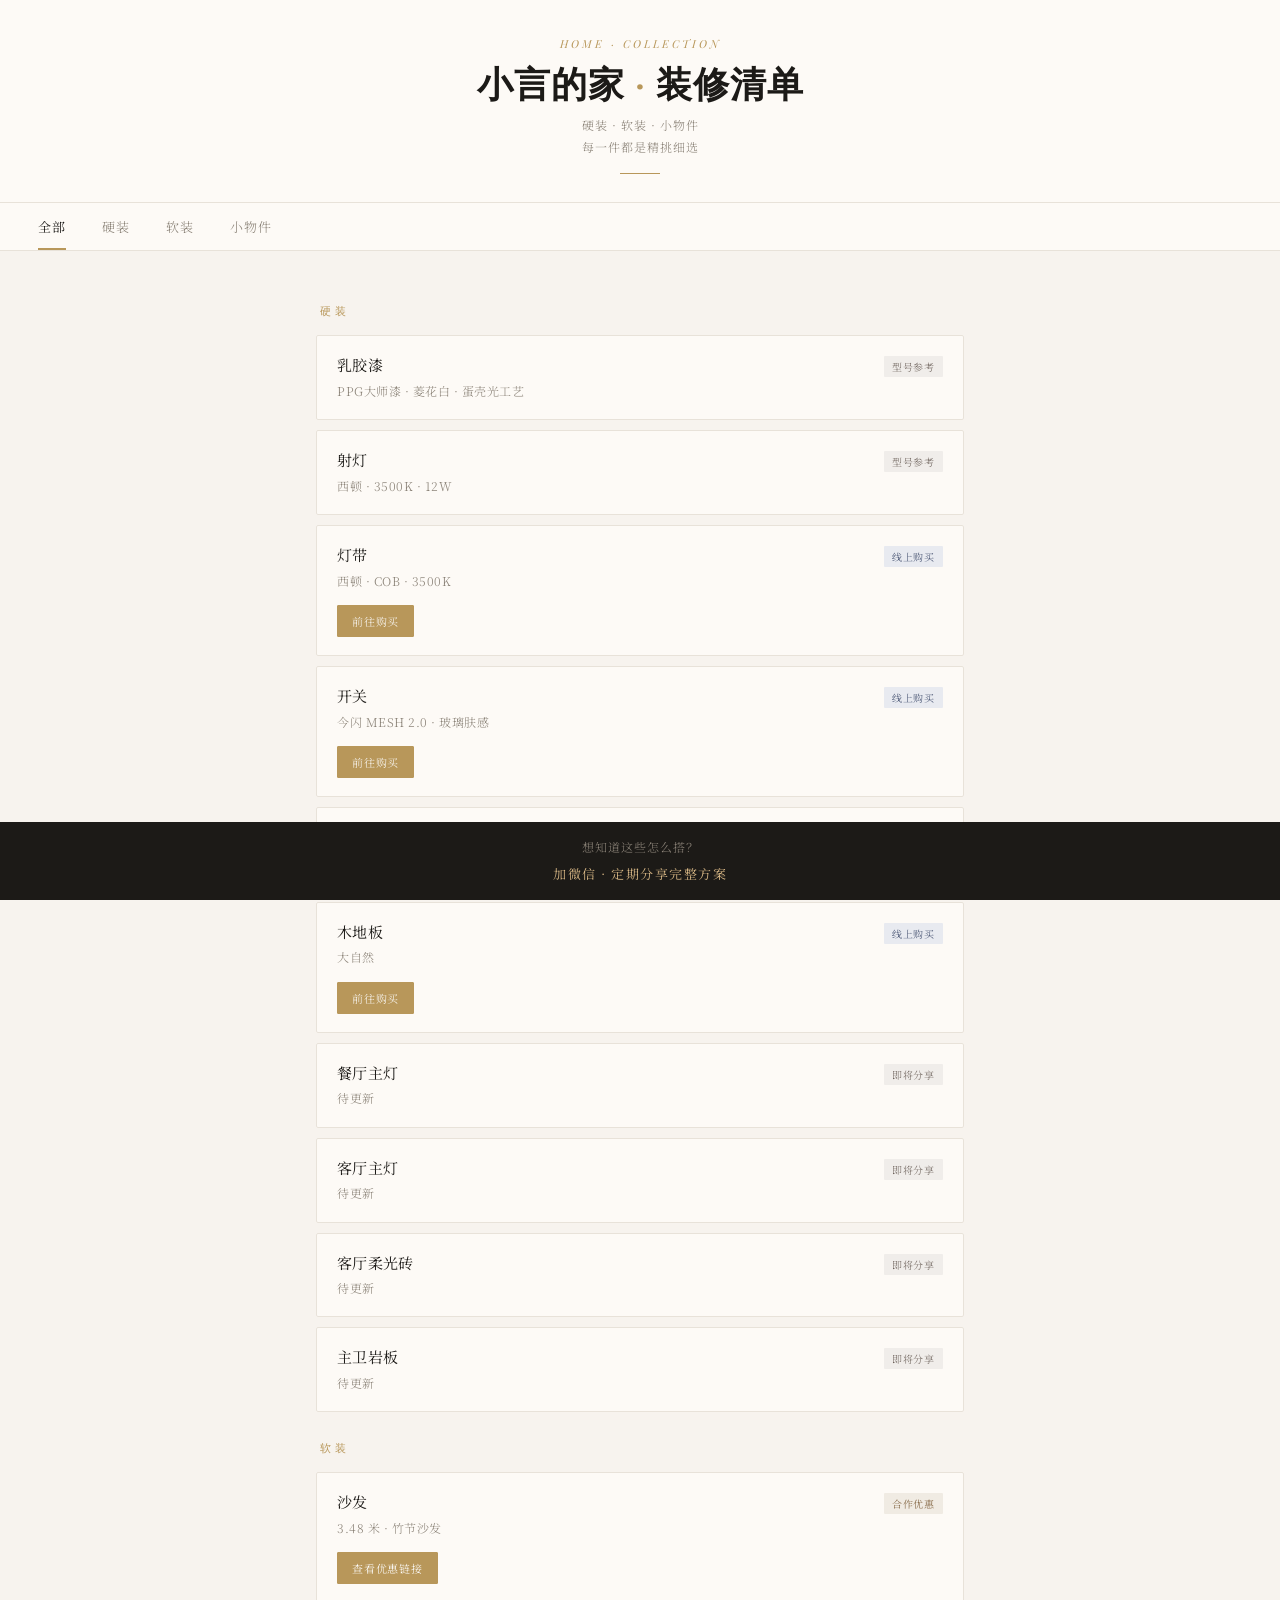
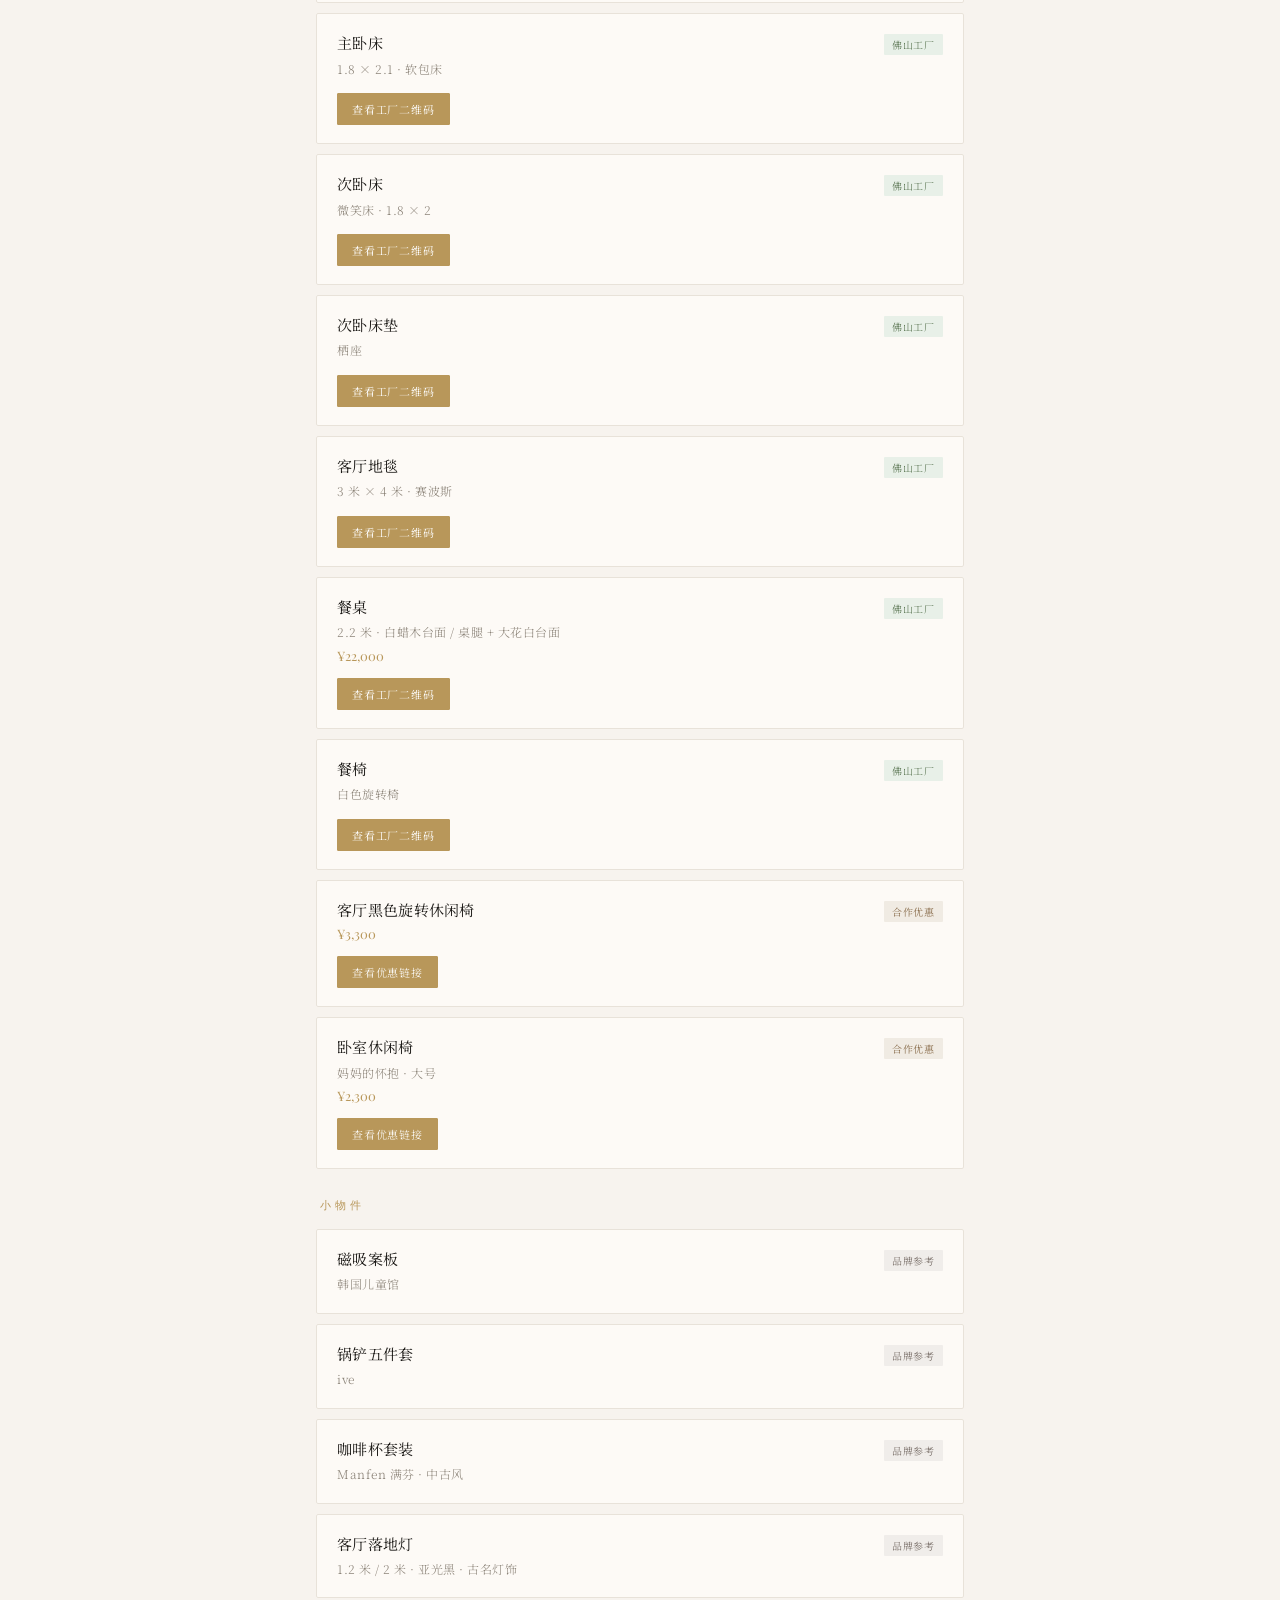
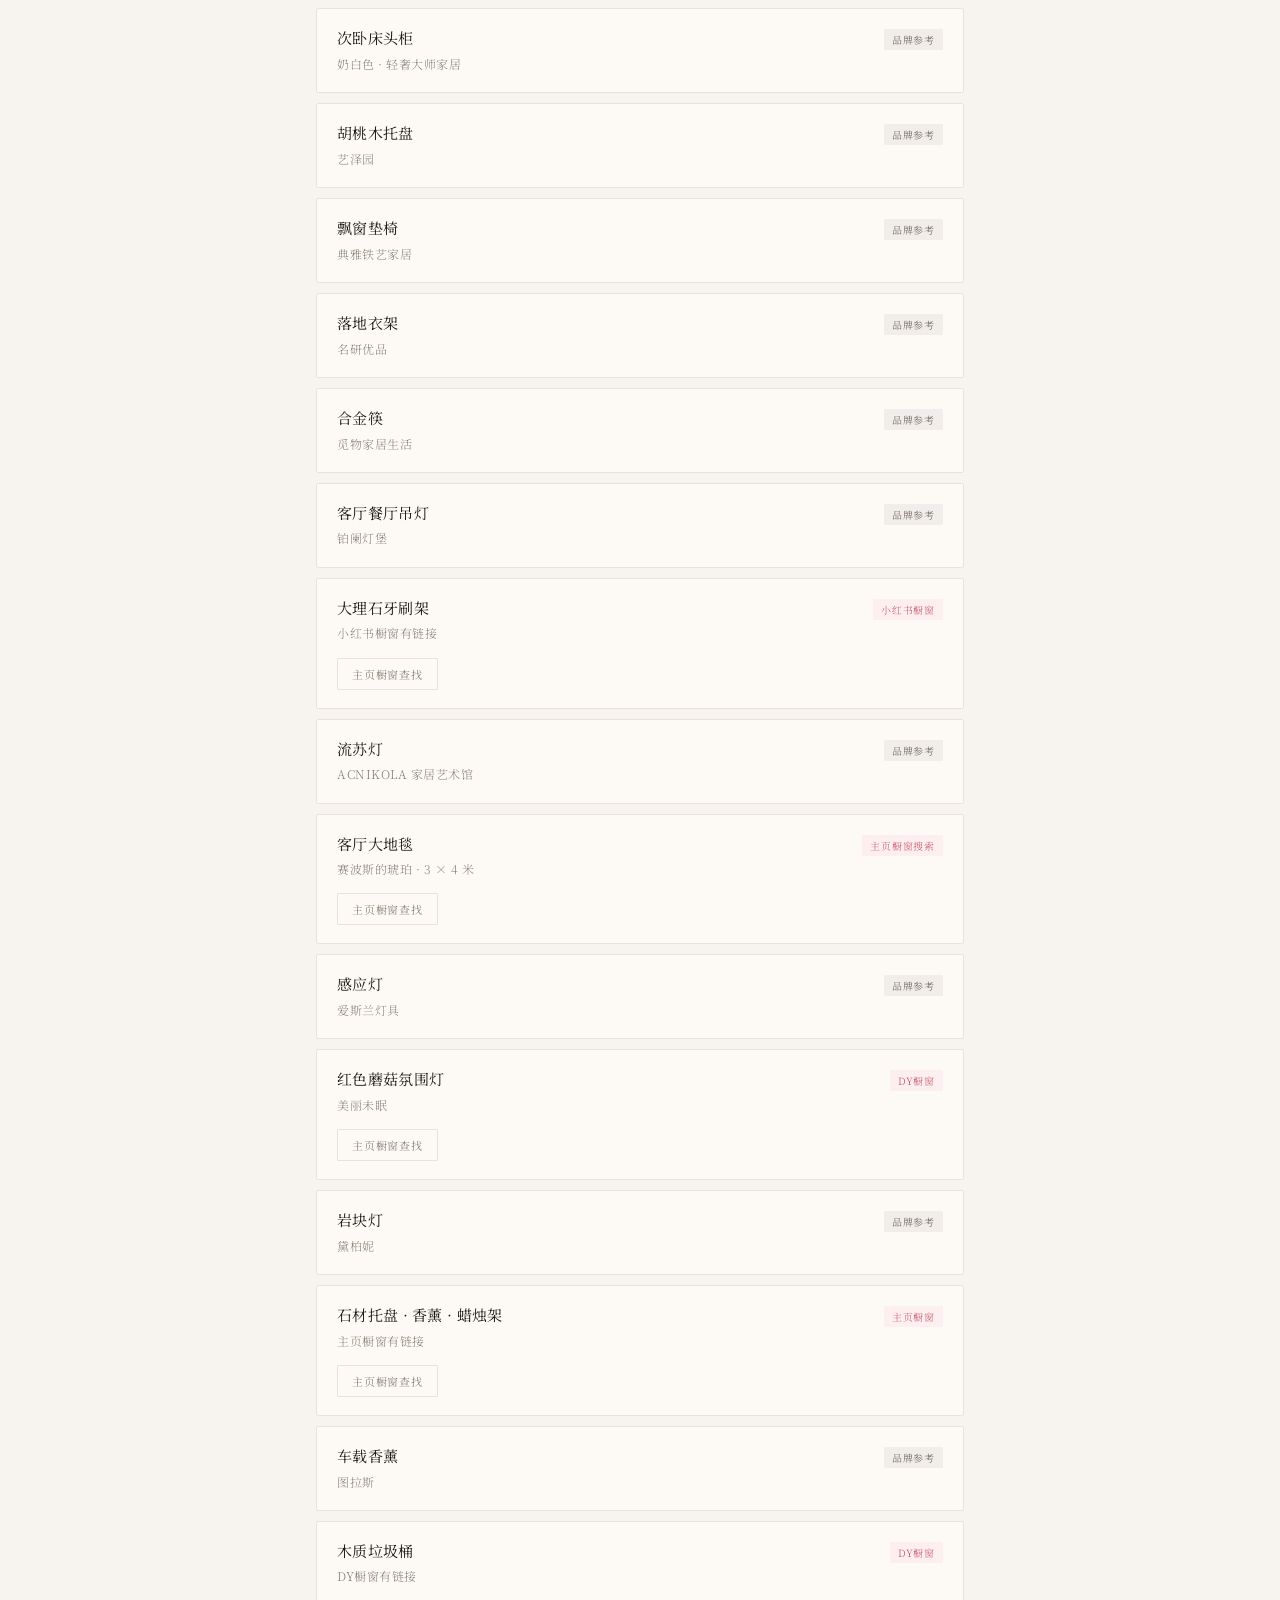
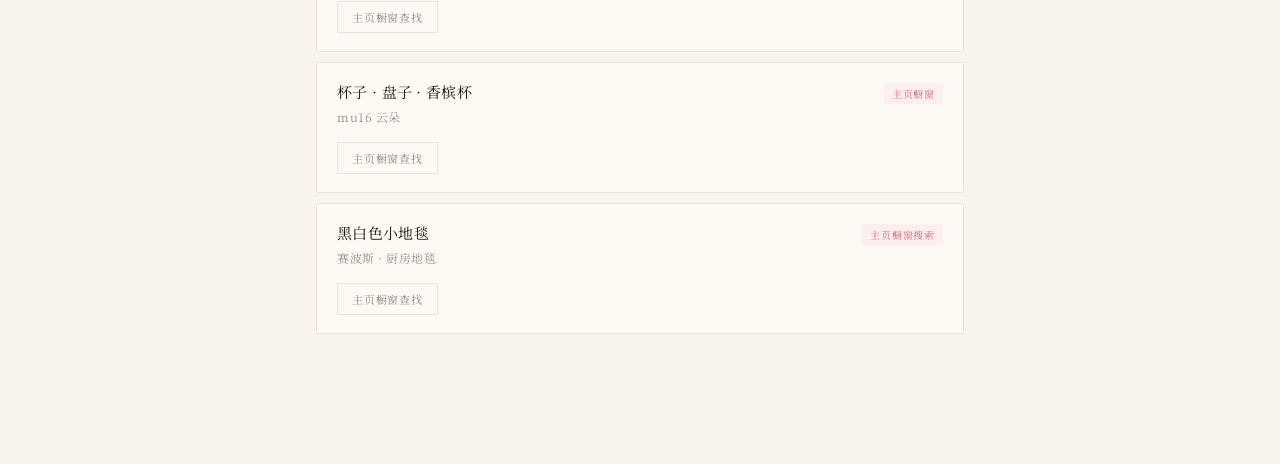
==== index.html @ 00c0d03c "Rename list.html to index.html" ====
<!DOCTYPE html>
<html lang="zh">
<head>
<meta charset="UTF-8">
<meta name="viewport" content="width=device-width, initial-scale=1.0">
<title>小言的家 · 装修清单</title>
<link href="https://fonts.googleapis.com/css2?family=Playfair+Display:ital,wght@0,400;0,600;1,400&family=Noto+Serif+SC:wght@300;400&display=swap" rel="stylesheet">
<style>
  :root {
    --cream: #F7F3EE;
    --warm-white: #FDFAF6;
    --ink: #1C1A17;
    --stone: #8C8479;
    --gold: #B8975A;
    --gold-light: #D4B483;
    --mist: #E8E2D9;
    --tag-factory: #E8F0E8;
    --tag-factory-text: #4A6741;
    --tag-online: #E8EAF0;
    --tag-online-text: #3D4A6A;
    --tag-collab: #F0EBE3;
    --tag-collab-text: #7A5A35;
    --tag-info: #F0EDEA;
    --tag-info-text: #6B6059;
  }

  * { margin: 0; padding: 0; box-sizing: border-box; }

  body {
    background: var(--cream);
    color: var(--ink);
    font-family: 'Noto Serif SC', serif;
    font-weight: 300;
    min-height: 100vh;
    overflow-x: hidden;
  }

  /* ── Header ── */
  header {
    background: var(--warm-white);
    border-bottom: 1px solid var(--mist);
    padding: 36px 24px 28px;
    text-align: center;
    position: relative;
  }

  .header-eyebrow {
    font-family: 'Playfair Display', serif;
    font-style: italic;
    font-size: 11px;
    letter-spacing: 3px;
    color: var(--gold);
    text-transform: uppercase;
    margin-bottom: 10px;
  }

  header h1 {
    font-family: 'Playfair Display', serif;
    font-size: clamp(26px, 6vw, 36px);
    font-weight: 600;
    color: var(--ink);
    letter-spacing: 1px;
    line-height: 1.2;
  }

  header h1 span {
    color: var(--gold);
  }

  .header-sub {
    margin-top: 10px;
    font-size: 12px;
    color: var(--stone);
    letter-spacing: 1px;
    line-height: 1.8;
  }

  .header-divider {
    width: 40px;
    height: 1px;
    background: var(--gold);
    margin: 16px auto 0;
  }

  /* ── Tab Nav ── */
  .tab-nav {
    display: flex;
    gap: 0;
    padding: 0 20px;
    background: var(--warm-white);
    border-bottom: 1px solid var(--mist);
    overflow-x: auto;
    scrollbar-width: none;
    -webkit-overflow-scrolling: touch;
  }

  .tab-nav::-webkit-scrollbar { display: none; }

  .tab-btn {
    flex-shrink: 0;
    background: none;
    border: none;
    padding: 14px 18px;
    font-family: 'Noto Serif SC', serif;
    font-size: 13px;
    font-weight: 300;
    color: var(--stone);
    cursor: pointer;
    position: relative;
    letter-spacing: 1px;
    transition: color 0.3s;
    white-space: nowrap;
  }

  .tab-btn::after {
    content: '';
    position: absolute;
    bottom: 0; left: 50%; right: 50%;
    height: 2px;
    background: var(--gold);
    transition: left 0.3s, right 0.3s;
  }

  .tab-btn.active {
    color: var(--ink);
    font-weight: 400;
  }

  .tab-btn.active::after {
    left: 18px;
    right: 18px;
  }

  /* ── Main ── */
  main {
    max-width: 680px;
    margin: 0 auto;
    padding: 24px 16px 120px;
  }

  .section {
    display: none;
    animation: fadeUp 0.4s ease both;
  }

  .section.active { display: block; }

  @keyframes fadeUp {
    from { opacity: 0; transform: translateY(12px); }
    to   { opacity: 1; transform: translateY(0); }
  }

  .section-title {
    font-family: 'Playfair Display', serif;
    font-size: 11px;
    letter-spacing: 4px;
    text-transform: uppercase;
    color: var(--gold);
    margin: 28px 0 16px 4px;
  }

  /* ── Card ── */
  .card {
    background: var(--warm-white);
    border: 1px solid var(--mist);
    border-radius: 2px;
    padding: 18px 20px;
    margin-bottom: 10px;
    transition: box-shadow 0.25s, border-color 0.25s;
    position: relative;
  }

  .card:hover {
    box-shadow: 0 4px 20px rgba(28,26,23,0.07);
    border-color: var(--gold-light);
  }

  .card-header {
    display: flex;
    align-items: flex-start;
    justify-content: space-between;
    gap: 12px;
  }

  .card-left { flex: 1; }

  .card-name {
    font-size: 15px;
    font-weight: 400;
    color: var(--ink);
    line-height: 1.5;
    letter-spacing: 0.3px;
  }

  .card-detail {
    font-size: 12px;
    color: var(--stone);
    margin-top: 4px;
    letter-spacing: 0.5px;
    line-height: 1.7;
  }

  /* ── Tags ── */
  .tag {
    display: inline-block;
    font-size: 10px;
    letter-spacing: 0.8px;
    padding: 3px 8px;
    border-radius: 1px;
    white-space: nowrap;
    flex-shrink: 0;
    margin-top: 2px;
  }

  .tag-factory  { background: var(--tag-factory);  color: var(--tag-factory-text); }
  .tag-online   { background: var(--tag-online);   color: var(--tag-online-text); }
  .tag-collab   { background: var(--tag-collab);   color: var(--tag-collab-text); }
  .tag-info     { background: var(--tag-info);     color: var(--tag-info-text); }
  .tag-xiaohongshu { background: #FDEEF0; color: #C45A6A; }

  /* ── Action Buttons ── */
  .card-actions {
    margin-top: 14px;
    display: flex;
    gap: 8px;
    flex-wrap: wrap;
  }

  .btn {
    display: inline-flex;
    align-items: center;
    gap: 5px;
    font-family: 'Noto Serif SC', serif;
    font-size: 11px;
    letter-spacing: 0.8px;
    padding: 7px 14px;
    border-radius: 1px;
    cursor: pointer;
    border: 1px solid;
    text-decoration: none;
    transition: all 0.2s;
  }

  .btn-primary {
    background: var(--gold);
    border-color: var(--gold);
    color: white;
  }

  .btn-primary:hover {
    background: var(--gold-light);
    border-color: var(--gold-light);
  }

  .btn-outline {
    background: transparent;
    border-color: var(--mist);
    color: var(--stone);
  }

  .btn-outline:hover {
    border-color: var(--gold);
    color: var(--gold);
  }

  /* ── QR Modal ── */
  .qr-expand {
    display: none;
    margin-top: 14px;
    padding: 16px;
    background: var(--cream);
    border: 1px dashed var(--mist);
    border-radius: 2px;
    text-align: center;
  }

  .qr-expand.open { display: block; animation: fadeUp 0.3s ease; }

  .qr-placeholder {
    width: 120px;
    height: 120px;
    background: var(--mist);
    margin: 0 auto 10px;
    display: flex;
    align-items: center;
    justify-content: center;
    border-radius: 2px;
  }

  .qr-placeholder svg { opacity: 0.4; }

  .qr-caption {
    font-size: 11px;
    color: var(--stone);
    letter-spacing: 1px;
  }

  /* ── Price tag ── */
  .price {
    font-family: 'Playfair Display', serif;
    font-size: 13px;
    color: var(--gold);
    margin-top: 4px;
  }

  /* ── Bottom CTA ── */
  .bottom-cta {
    position: fixed;
    bottom: 0; left: 0; right: 0;
    background: var(--ink);
    color: var(--cream);
    padding: 16px 24px;
    text-align: center;
    z-index: 100;
  }

  .bottom-cta p {
    font-size: 12px;
    color: var(--stone);
    letter-spacing: 1px;
    margin-bottom: 6px;
  }

  .bottom-cta strong {
    font-size: 13px;
    color: var(--gold-light);
    letter-spacing: 1.5px;
    font-weight: 400;
  }

  /* ── Responsive ── */
  @media (max-width: 400px) {
    .card { padding: 14px 15px; }
    .card-name { font-size: 14px; }
  }
</style>
</head>
<body>

<header>
  <div class="header-eyebrow">Home · Collection</div>
  <h1>小言的家 <span>·</span> 装修清单</h1>
  <p class="header-sub">硬装 · 软装 · 小物件<br>每一件都是精挑细选</p>
  <div class="header-divider"></div>
</header>

<nav class="tab-nav">
  <button class="tab-btn active" onclick="switchTab('all', this)">全部</button>
  <button class="tab-btn" onclick="switchTab('hard', this)">硬装</button>
  <button class="tab-btn" onclick="switchTab('soft', this)">软装</button>
  <button class="tab-btn" onclick="switchTab('small', this)">小物件</button>
</nav>

<main>

  <!-- ═══ ALL ═══ -->
  <div id="all" class="section active">
    <div class="section-title">硬装</div>
    <!-- cards injected by JS -->
  </div>

  <!-- ═══ HARD ═══ -->
  <div id="hard" class="section"></div>

  <!-- ═══ SOFT ═══ -->
  <div id="soft" class="section"></div>

  <!-- ═══ SMALL ═══ -->
  <div id="small" class="section"></div>

</main>

<div class="bottom-cta">
  <p>想知道这些怎么搭？</p>
  <strong>加微信 · 定期分享完整方案</strong>
</div>

<script>
const data = {
  hard: [
    {
      name: "乳胶漆",
      detail: "PPG大师漆 · 菱花白 · 蛋壳光工艺",
      type: "info",
      tagLabel: "型号参考",
    },
    {
      name: "射灯",
      detail: "西顿 · 3500K · 12W",
      type: "info",
      tagLabel: "型号参考",
    },
    {
      name: "灯带",
      detail: "西顿 · COB · 3500K",
      type: "online",
      tagLabel: "线上购买",
      link: "https://www.taobao.com/",
    },
    {
      name: "开关",
      detail: "今闪 MESH 2.0 · 玻璃肤感",
      type: "online",
      tagLabel: "线上购买",
      link: "https://www.taobao.com/",
    },
    {
      name: "插座",
      detail: "公牛 G57",
      type: "info",
      tagLabel: "型号参考",
    },
    {
      name: "木地板",
      detail: "大自然",
      type: "online",
      tagLabel: "线上购买",
      link: "https://www.taobao.com/",
    },
    {
      name: "餐厅主灯",
      detail: "待更新",
      type: "info",
      tagLabel: "即将分享",
    },
    {
      name: "客厅主灯",
      detail: "待更新",
      type: "info",
      tagLabel: "即将分享",
    },
    {
      name: "客厅柔光砖",
      detail: "待更新",
      type: "info",
      tagLabel: "即将分享",
    },
    {
      name: "主卫岩板",
      detail: "待更新",
      type: "info",
      tagLabel: "即将分享",
    },
  ],
  soft: [
    {
      name: "沙发",
      detail: "3.48 米 · 竹节沙发",
      type: "collab",
      tagLabel: "合作优惠",
      link: "https://www.taobao.com/",
    },
    {
      name: "主卧床",
      detail: "1.8 × 2.1 · 软包床",
      type: "factory",
      tagLabel: "佛山工厂",
      hasQR: true,
    },
    {
      name: "次卧床",
      detail: "微笑床 · 1.8 × 2",
      type: "factory",
      tagLabel: "佛山工厂",
      hasQR: true,
    },
    {
      name: "次卧床垫",
      detail: "栖座",
      type: "factory",
      tagLabel: "佛山工厂",
      hasQR: true,
    },
    {
      name: "客厅地毯",
      detail: "3 米 × 4 米 · 赛波斯",
      type: "factory",
      tagLabel: "佛山工厂",
      hasQR: true,
    },
    {
      name: "餐桌",
      detail: "2.2 米 · 白蜡木台面 / 桌腿 + 大花白台面",
      type: "factory",
      tagLabel: "佛山工厂",
      price: "¥22,000",
      hasQR: true,
    },
    {
      name: "餐椅",
      detail: "白色旋转椅",
      type: "factory",
      tagLabel: "佛山工厂",
      hasQR: true,
    },
    {
      name: "客厅黑色旋转休闲椅",
      detail: "",
      type: "collab",
      tagLabel: "合作优惠",
      price: "¥3,300",
      link: "https://www.taobao.com/",
    },
    {
      name: "卧室休闲椅",
      detail: "妈妈的怀抱 · 大号",
      type: "collab",
      tagLabel: "合作优惠",
      price: "¥2,300",
      link: "https://www.taobao.com/",
    },
  ],
  small: [
    {
      name: "磁吸案板",
      detail: "韩国儿童馆",
      type: "info",
      tagLabel: "品牌参考",
    },
    {
      name: "锅铲五件套",
      detail: "ive",
      type: "info",
      tagLabel: "品牌参考",
    },
    {
      name: "咖啡杯套装",
      detail: "Manfen 满芬 · 中古风",
      type: "info",
      tagLabel: "品牌参考",
    },
    {
      name: "客厅落地灯",
      detail: "1.2 米 / 2 米 · 亚光黑 · 古名灯饰",
      type: "info",
      tagLabel: "品牌参考",
    },
    {
      name: "次卧床头柜",
      detail: "奶白色 · 轻奢大师家居",
      type: "info",
      tagLabel: "品牌参考",
    },
    {
      name: "胡桃木托盘",
      detail: "艺泽园",
      type: "info",
      tagLabel: "品牌参考",
    },
    {
      name: "飘窗垫椅",
      detail: "典雅铁艺家居",
      type: "info",
      tagLabel: "品牌参考",
    },
    {
      name: "落地衣架",
      detail: "名研优品",
      type: "info",
      tagLabel: "品牌参考",
    },
    {
      name: "合金筷",
      detail: "觅物家居生活",
      type: "info",
      tagLabel: "品牌参考",
    },
    {
      name: "客厅餐厅吊灯",
      detail: "铂阑灯堡",
      type: "info",
      tagLabel: "品牌参考",
    },
    {
      name: "大理石牙刷架",
      detail: "小红书橱窗有链接",
      type: "xhs",
      tagLabel: "小红书橱窗",
    },
    {
      name: "流苏灯",
      detail: "ACNIKOLA 家居艺术馆",
      type: "info",
      tagLabel: "品牌参考",
    },
    {
      name: "客厅大地毯",
      detail: "赛波斯的琥珀 · 3 × 4 米",
      type: "xhs",
      tagLabel: "主页橱窗搜索",
    },
    {
      name: "感应灯",
      detail: "爱斯兰灯具",
      type: "info",
      tagLabel: "品牌参考",
    },
    {
      name: "红色蘑菇氛围灯",
      detail: "美丽未眠",
      type: "xhs",
      tagLabel: "DY橱窗",
    },
    {
      name: "岩块灯",
      detail: "黛柏妮",
      type: "info",
      tagLabel: "品牌参考",
    },
    {
      name: "石材托盘 · 香薰 · 蜡烛架",
      detail: "主页橱窗有链接",
      type: "xhs",
      tagLabel: "主页橱窗",
    },
    {
      name: "车载香薰",
      detail: "图拉斯",
      type: "info",
      tagLabel: "品牌参考",
    },
    {
      name: "木质垃圾桶",
      detail: "DY橱窗有链接",
      type: "xhs",
      tagLabel: "DY橱窗",
    },
    {
      name: "杯子 · 盘子 · 香槟杯",
      detail: "mu16 云朵",
      type: "xhs",
      tagLabel: "主页橱窗",
    },
    {
      name: "黑白色小地毯",
      detail: "赛波斯 · 厨房地毯",
      type: "xhs",
      tagLabel: "主页橱窗搜索",
    },
  ]
};

const tagConfig = {
  factory:  { cls: "tag-factory",  label: "佛山工厂" },
  online:   { cls: "tag-online",   label: "线上购买" },
  collab:   { cls: "tag-collab",   label: "合作优惠" },
  info:     { cls: "tag-info",     label: "型号参考" },
  xhs:      { cls: "tag-xiaohongshu", label: "橱窗链接" },
};

function buildCard(item, idx) {
  const tc = tagConfig[item.type] || tagConfig.info;
  const tagLabel = item.tagLabel || tc.label;
  const id = `card-${idx}-${Math.random().toString(36).slice(2,6)}`;

  let actionsHtml = '';
  if (item.hasQR) {
    actionsHtml = `
      <div class="card-actions">
        <button class="btn btn-primary" onclick="toggleQR('${id}')">查看工厂二维码</button>
      </div>
      <div class="qr-expand" id="${id}">
        <div class="qr-placeholder">
          <svg width="48" height="48" viewBox="0 0 24 24" fill="none" stroke="#8C8479" stroke-width="1.5">
            <rect x="3" y="3" width="7" height="7" rx="1"/><rect x="14" y="3" width="7" height="7" rx="1"/>
            <rect x="3" y="14" width="7" height="7" rx="1"/><path d="M14 14h1v1h-1zM17 14h1v1h-1zM14 17h1v1h-1zM17 17h3v3h-3z"/>
          </svg>
        </div>
        <p class="qr-caption">工厂二维码 · 扫码直联</p>
      </div>`;
  } else if (item.link) {
    const btnLabel = item.type === 'collab' ? '查看优惠链接' : '前往购买';
    actionsHtml = `
      <div class="card-actions">
        <a class="btn btn-primary" href="${item.link}" target="_blank">${btnLabel}</a>
      </div>`;
  } else if (item.type === 'xhs') {
    actionsHtml = `
      <div class="card-actions">
        <button class="btn btn-outline" onclick="alert('请前往小言主页橱窗查找')">主页橱窗查找</button>
      </div>`;
  }

  return `
    <div class="card">
      <div class="card-header">
        <div class="card-left">
          <div class="card-name">${item.name}</div>
          ${item.detail ? `<div class="card-detail">${item.detail}</div>` : ''}
          ${item.price ? `<div class="price">${item.price}</div>` : ''}
        </div>
        <span class="tag ${tc.cls}">${tagLabel}</span>
      </div>
      ${actionsHtml}
    </div>`;
}

function buildSection(container, categories) {
  let html = '';
  categories.forEach(cat => {
    const labels = { hard: '硬装', soft: '软装', small: '小物件' };
    html += `<div class="section-title">${labels[cat]}</div>`;
    data[cat].forEach((item, i) => { html += buildCard(item, `${cat}-${i}`); });
  });
  container.innerHTML = html;
}

// Build all sections
buildSection(document.getElementById('all'), ['hard', 'soft', 'small']);
buildSection(document.getElementById('hard'), ['hard']);
buildSection(document.getElementById('soft'), ['soft']);
buildSection(document.getElementById('small'), ['small']);

function switchTab(id, btn) {
  document.querySelectorAll('.section').forEach(s => s.classList.remove('active'));
  document.querySelectorAll('.tab-btn').forEach(b => b.classList.remove('active'));
  document.getElementById(id).classList.add('active');
  btn.classList.add('active');
}

function toggleQR(id) {
  const el = document.getElementById(id);
  el.classList.toggle('open');
}
</script>
</body>
</html>
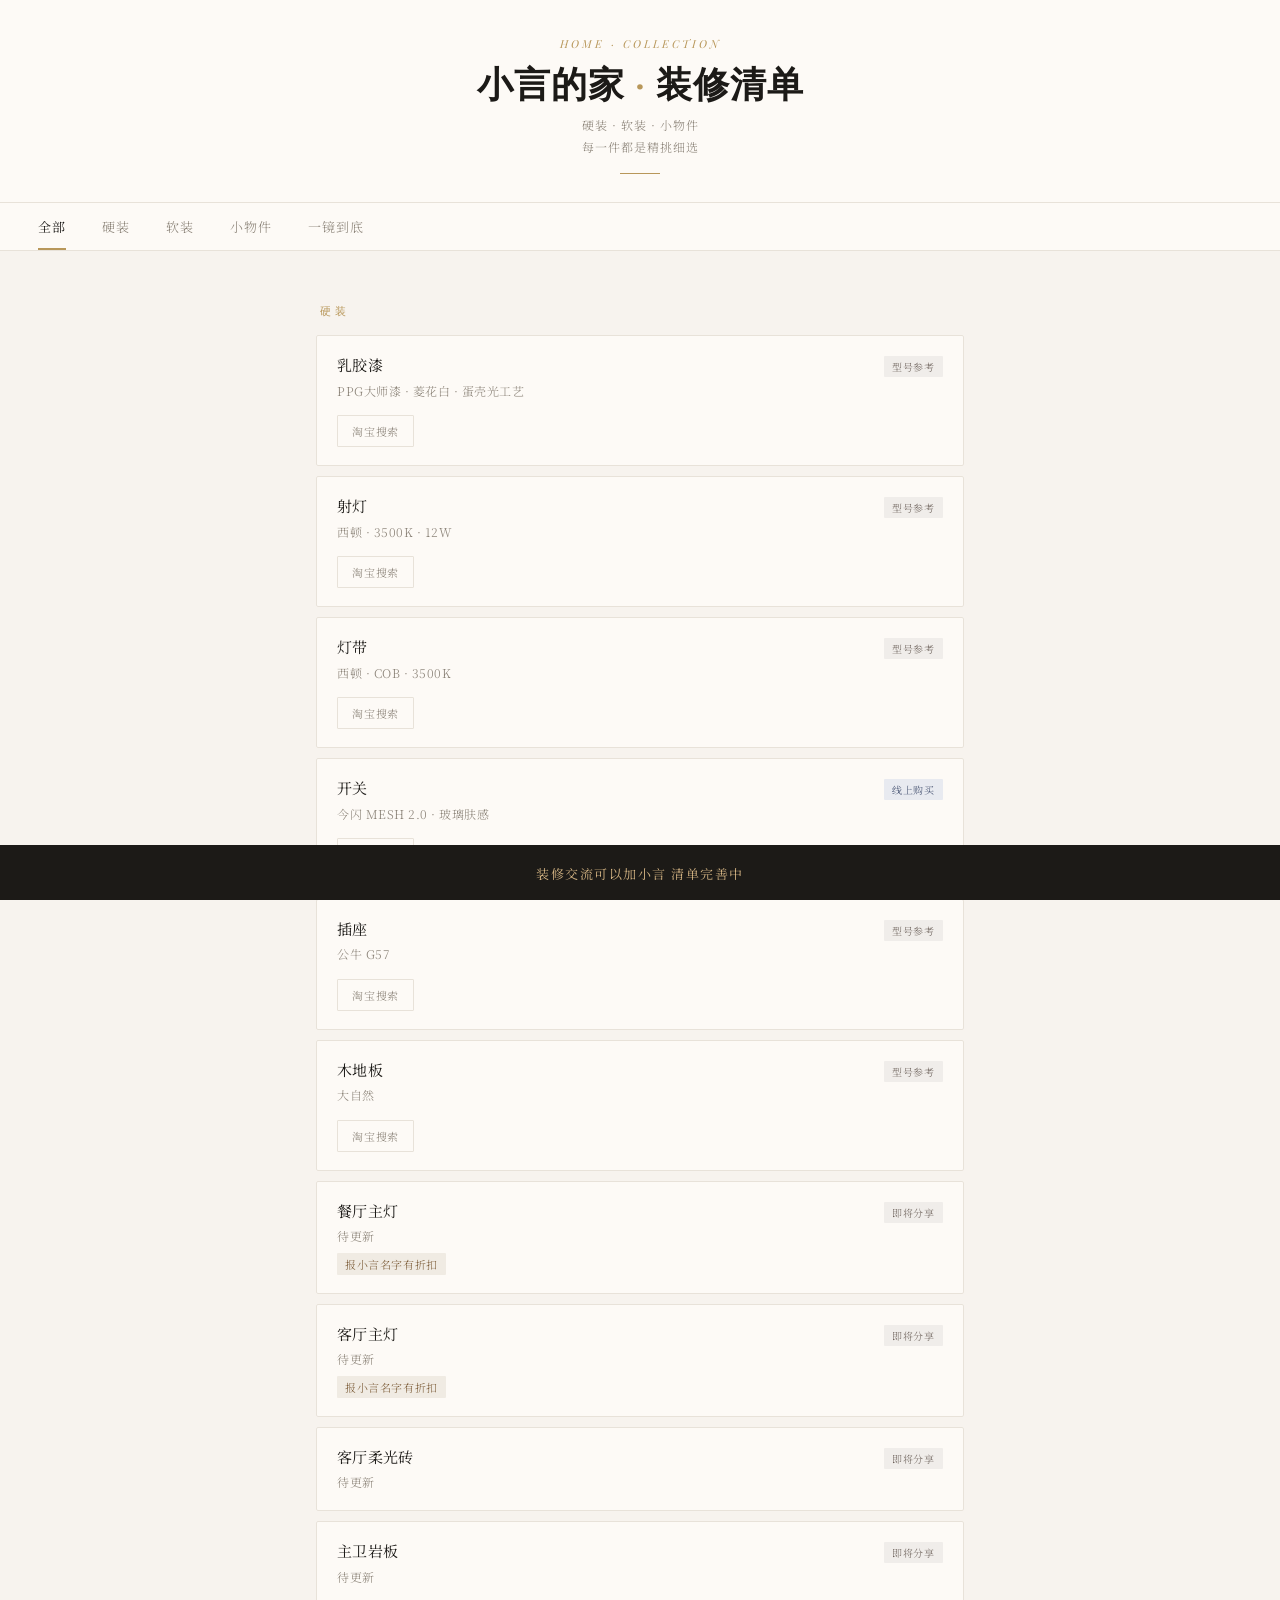
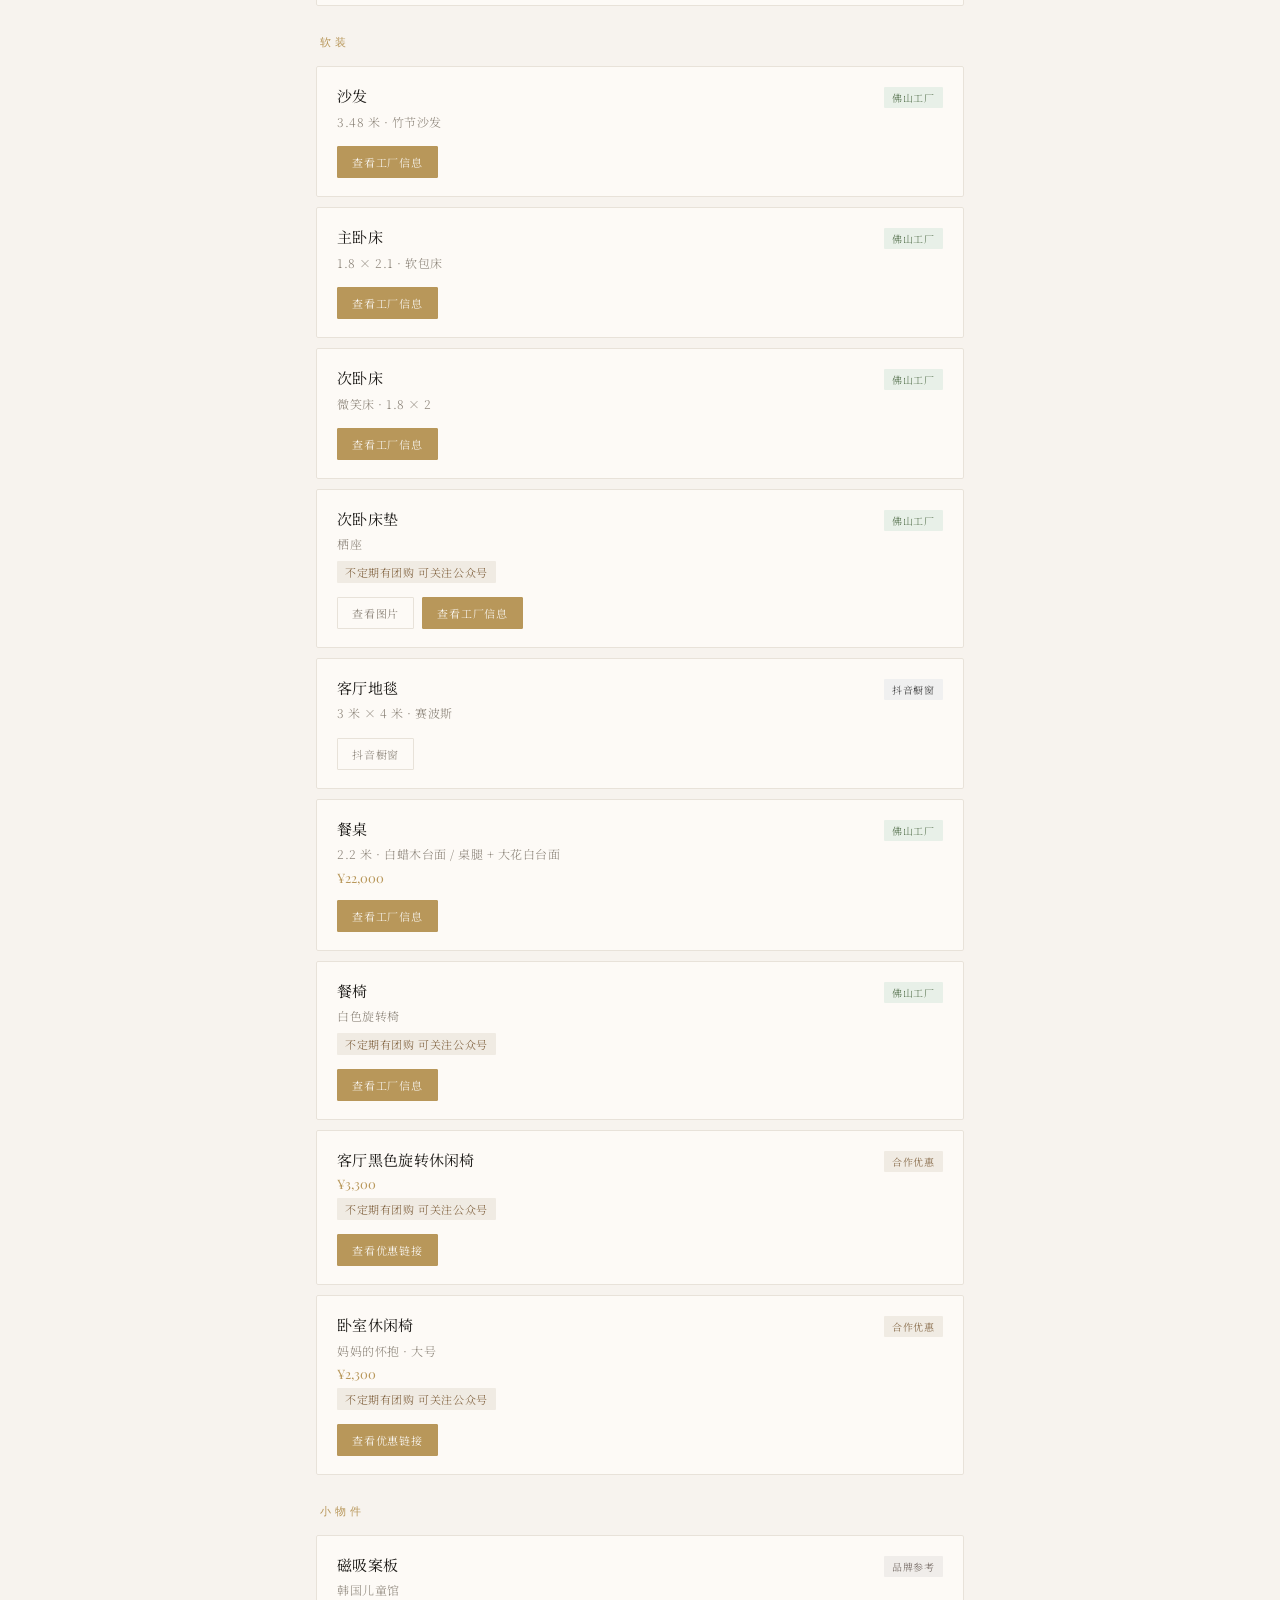
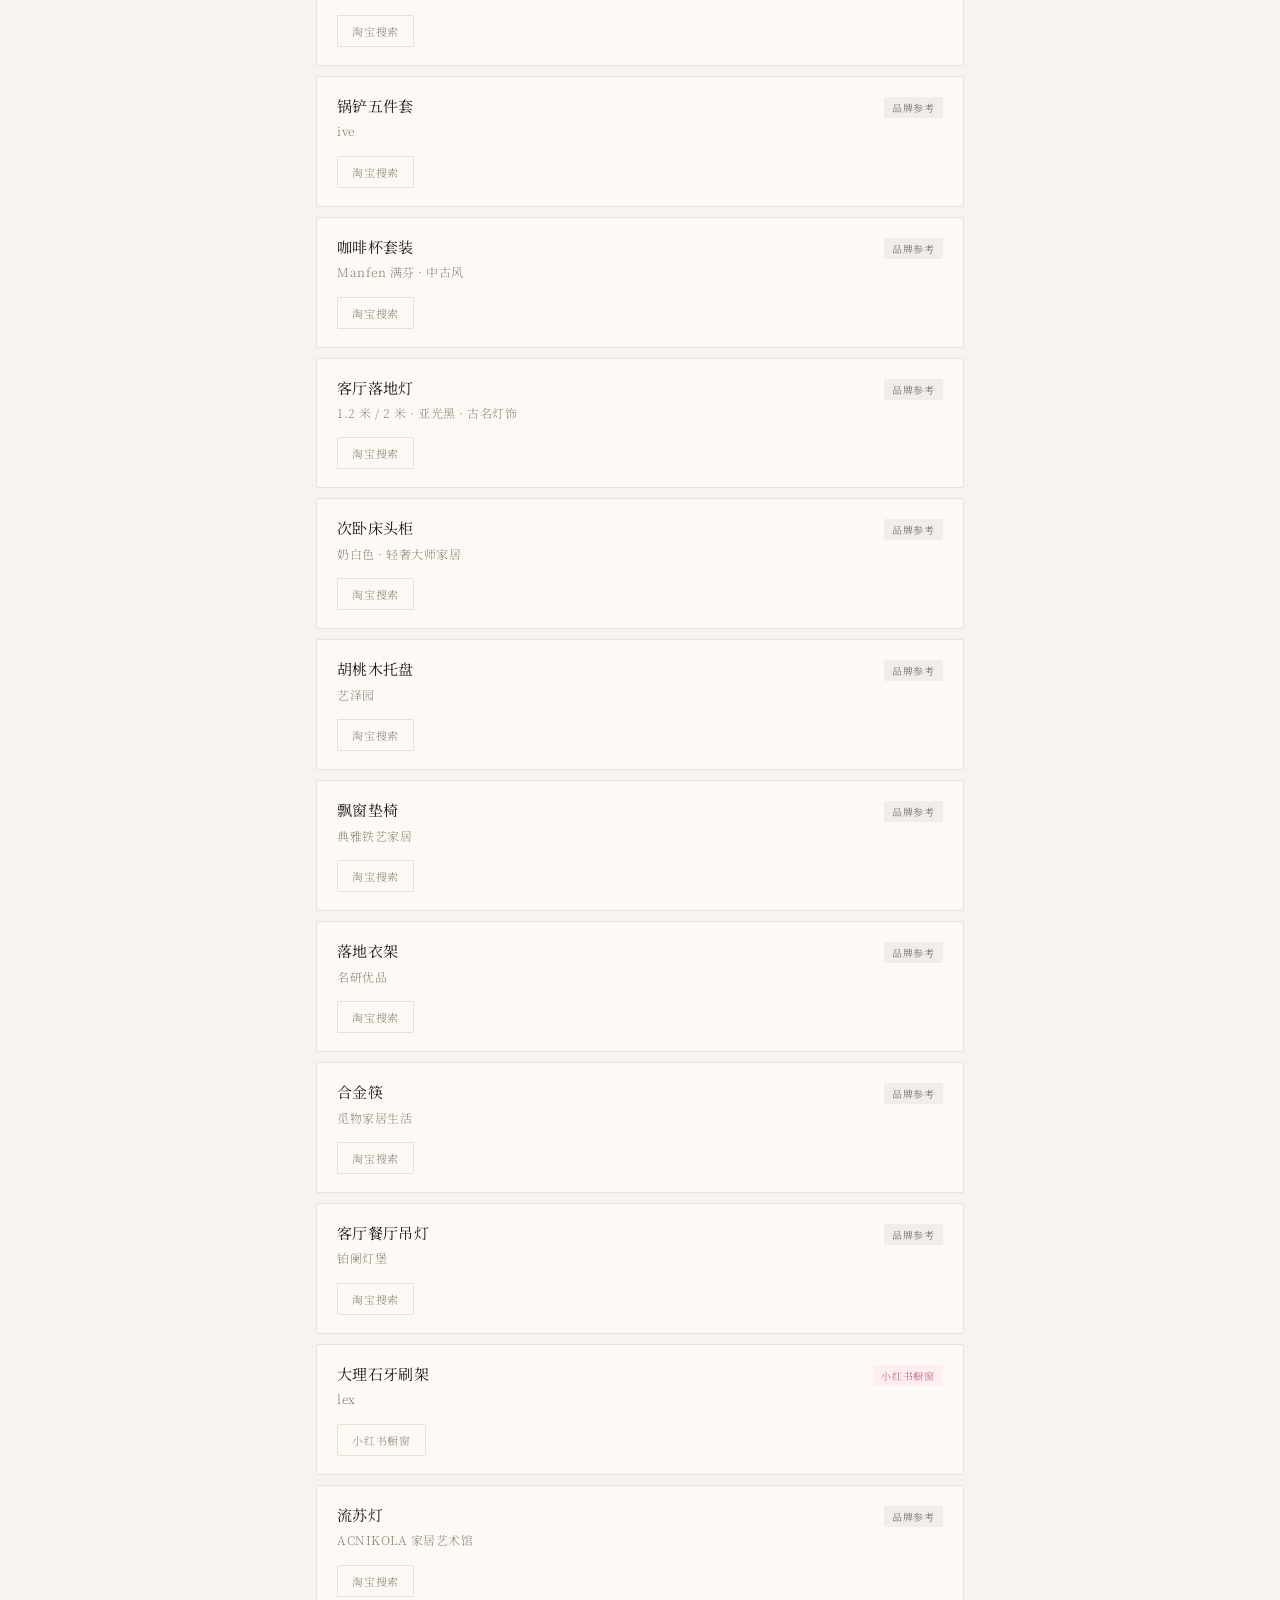
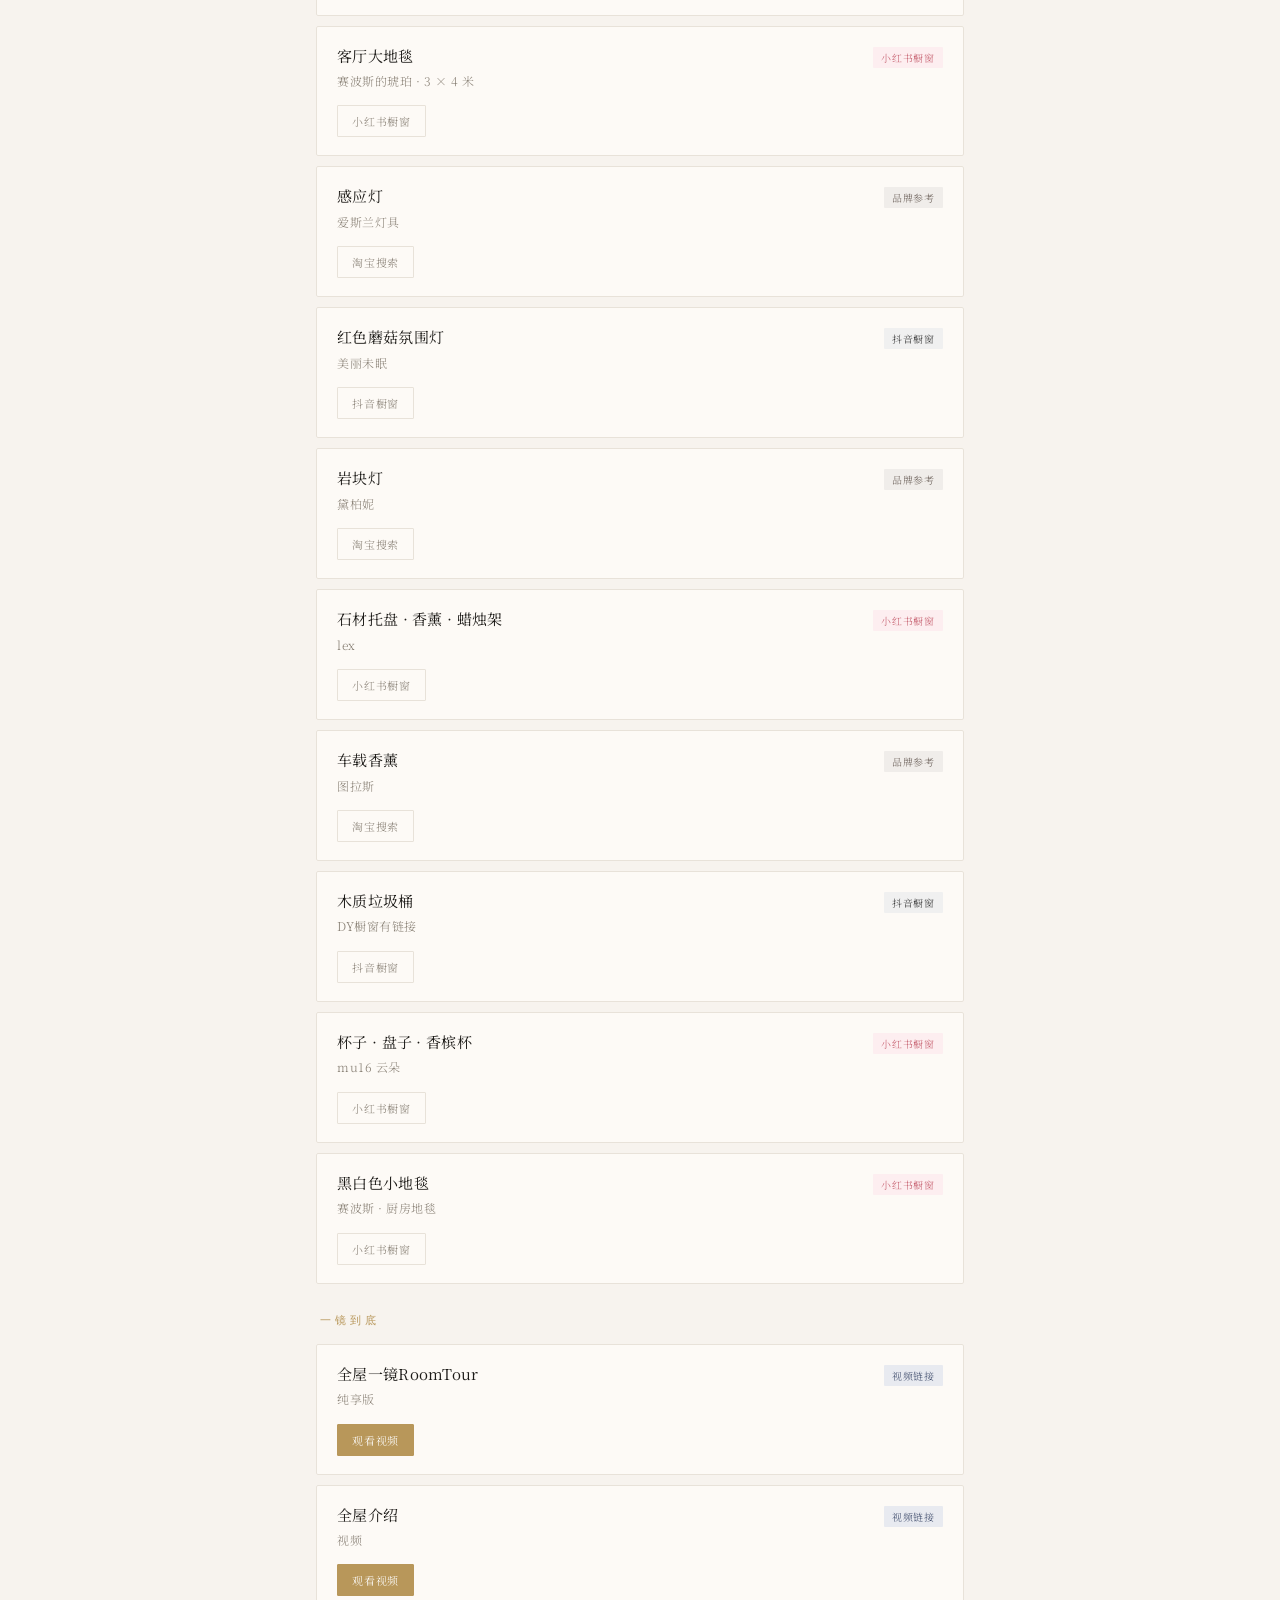
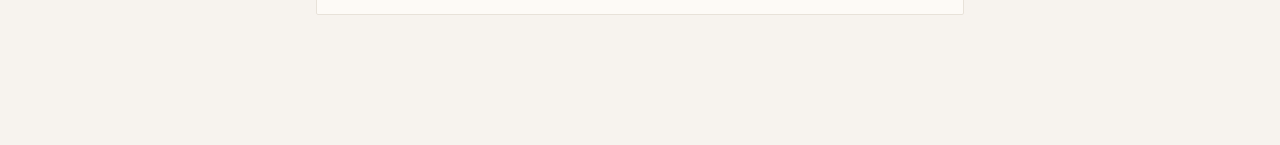
==== commit ba35fab0: "new" ====
--- a/index.html
+++ b/index.html
@@ -1,727 +1,56 @@
 <!DOCTYPE html>
 <html lang="zh">
+
 <head>
-<meta charset="UTF-8">
-<meta name="viewport" content="width=device-width, initial-scale=1.0">
-<title>小言的家 · 装修清单</title>
-<link href="https://fonts.googleapis.com/css2?family=Playfair+Display:ital,wght@0,400;0,600;1,400&family=Noto+Serif+SC:wght@300;400&display=swap" rel="stylesheet">
-<style>
-  :root {
-    --cream: #F7F3EE;
-    --warm-white: #FDFAF6;
-    --ink: #1C1A17;
-    --stone: #8C8479;
-    --gold: #B8975A;
-    --gold-light: #D4B483;
-    --mist: #E8E2D9;
-    --tag-factory: #E8F0E8;
-    --tag-factory-text: #4A6741;
-    --tag-online: #E8EAF0;
-    --tag-online-text: #3D4A6A;
-    --tag-collab: #F0EBE3;
-    --tag-collab-text: #7A5A35;
-    --tag-info: #F0EDEA;
-    --tag-info-text: #6B6059;
-  }
+  <meta charset="UTF-8">
+  <meta name="viewport" content="width=device-width, initial-scale=1.0">
+  <title>小言的家 · 装修清单</title>
+  <link
+    href="https://fonts.googleapis.com/css2?family=Playfair+Display:ital,wght@0,400;0,600;1,400&family=Noto+Serif+SC:wght@300;400&display=swap"
+    rel="stylesheet">
+  <link rel="stylesheet" href="style.css">
+</head>
 
-  * { margin: 0; padding: 0; box-sizing: border-box; }
-
-  body {
-    background: var(--cream);
-    color: var(--ink);
-    font-family: 'Noto Serif SC', serif;
-    font-weight: 300;
-    min-height: 100vh;
-    overflow-x: hidden;
-  }
-
-  /* ── Header ── */
-  header {
-    background: var(--warm-white);
-    border-bottom: 1px solid var(--mist);
-    padding: 36px 24px 28px;
-    text-align: center;
-    position: relative;
-  }
-
-  .header-eyebrow {
-    font-family: 'Playfair Display', serif;
-    font-style: italic;
-    font-size: 11px;
-    letter-spacing: 3px;
-    color: var(--gold);
-    text-transform: uppercase;
-    margin-bottom: 10px;
-  }
-
-  header h1 {
-    font-family: 'Playfair Display', serif;
-    font-size: clamp(26px, 6vw, 36px);
-    font-weight: 600;
-    color: var(--ink);
-    letter-spacing: 1px;
-    line-height: 1.2;
-  }
-
-  header h1 span {
-    color: var(--gold);
-  }
-
-  .header-sub {
-    margin-top: 10px;
-    font-size: 12px;
-    color: var(--stone);
-    letter-spacing: 1px;
-    line-height: 1.8;
-  }
-
-  .header-divider {
-    width: 40px;
-    height: 1px;
-    background: var(--gold);
-    margin: 16px auto 0;
-  }
-
-  /* ── Tab Nav ── */
-  .tab-nav {
-    display: flex;
-    gap: 0;
-    padding: 0 20px;
-    background: var(--warm-white);
-    border-bottom: 1px solid var(--mist);
-    overflow-x: auto;
-    scrollbar-width: none;
-    -webkit-overflow-scrolling: touch;
-  }
-
-  .tab-nav::-webkit-scrollbar { display: none; }
-
-  .tab-btn {
-    flex-shrink: 0;
-    background: none;
-    border: none;
-    padding: 14px 18px;
-    font-family: 'Noto Serif SC', serif;
-    font-size: 13px;
-    font-weight: 300;
-    color: var(--stone);
-    cursor: pointer;
-    position: relative;
-    letter-spacing: 1px;
-    transition: color 0.3s;
-    white-space: nowrap;
-  }
-
-  .tab-btn::after {
-    content: '';
-    position: absolute;
-    bottom: 0; left: 50%; right: 50%;
-    height: 2px;
-    background: var(--gold);
-    transition: left 0.3s, right 0.3s;
-  }
-
-  .tab-btn.active {
-    color: var(--ink);
-    font-weight: 400;
-  }
-
-  .tab-btn.active::after {
-    left: 18px;
-    right: 18px;
-  }
-
-  /* ── Main ── */
-  main {
-    max-width: 680px;
-    margin: 0 auto;
-    padding: 24px 16px 120px;
-  }
-
-  .section {
-    display: none;
-    animation: fadeUp 0.4s ease both;
-  }
-
-  .section.active { display: block; }
-
-  @keyframes fadeUp {
-    from { opacity: 0; transform: translateY(12px); }
-    to   { opacity: 1; transform: translateY(0); }
-  }
-
-  .section-title {
-    font-family: 'Playfair Display', serif;
-    font-size: 11px;
-    letter-spacing: 4px;
-    text-transform: uppercase;
-    color: var(--gold);
-    margin: 28px 0 16px 4px;
-  }
-
-  /* ── Card ── */
-  .card {
-    background: var(--warm-white);
-    border: 1px solid var(--mist);
-    border-radius: 2px;
-    padding: 18px 20px;
-    margin-bottom: 10px;
-    transition: box-shadow 0.25s, border-color 0.25s;
-    position: relative;
-  }
-
-  .card:hover {
-    box-shadow: 0 4px 20px rgba(28,26,23,0.07);
-    border-color: var(--gold-light);
-  }
-
-  .card-header {
-    display: flex;
-    align-items: flex-start;
-    justify-content: space-between;
-    gap: 12px;
-  }
-
-  .card-left { flex: 1; }
-
-  .card-name {
-    font-size: 15px;
-    font-weight: 400;
-    color: var(--ink);
-    line-height: 1.5;
-    letter-spacing: 0.3px;
-  }
-
-  .card-detail {
-    font-size: 12px;
-    color: var(--stone);
-    margin-top: 4px;
-    letter-spacing: 0.5px;
-    line-height: 1.7;
-  }
-
-  /* ── Tags ── */
-  .tag {
-    display: inline-block;
-    font-size: 10px;
-    letter-spacing: 0.8px;
-    padding: 3px 8px;
-    border-radius: 1px;
-    white-space: nowrap;
-    flex-shrink: 0;
-    margin-top: 2px;
-  }
-
-  .tag-factory  { background: var(--tag-factory);  color: var(--tag-factory-text); }
-  .tag-online   { background: var(--tag-online);   color: var(--tag-online-text); }
-  .tag-collab   { background: var(--tag-collab);   color: var(--tag-collab-text); }
-  .tag-info     { background: var(--tag-info);     color: var(--tag-info-text); }
-  .tag-xiaohongshu { background: #FDEEF0; color: #C45A6A; }
-
-  /* ── Action Buttons ── */
-  .card-actions {
-    margin-top: 14px;
-    display: flex;
-    gap: 8px;
-    flex-wrap: wrap;
-  }
-
-  .btn {
-    display: inline-flex;
-    align-items: center;
-    gap: 5px;
-    font-family: 'Noto Serif SC', serif;
-    font-size: 11px;
-    letter-spacing: 0.8px;
-    padding: 7px 14px;
-    border-radius: 1px;
-    cursor: pointer;
-    border: 1px solid;
-    text-decoration: none;
-    transition: all 0.2s;
-  }
-
-  .btn-primary {
-    background: var(--gold);
-    border-color: var(--gold);
-    color: white;
-  }
-
-  .btn-primary:hover {
-    background: var(--gold-light);
-    border-color: var(--gold-light);
-  }
-
-  .btn-outline {
-    background: transparent;
-    border-color: var(--mist);
-    color: var(--stone);
-  }
-
-  .btn-outline:hover {
-    border-color: var(--gold);
-    color: var(--gold);
-  }
-
-  /* ── QR Modal ── */
-  .qr-expand {
-    display: none;
-    margin-top: 14px;
-    padding: 16px;
-    background: var(--cream);
-    border: 1px dashed var(--mist);
-    border-radius: 2px;
-    text-align: center;
-  }
-
-  .qr-expand.open { display: block; animation: fadeUp 0.3s ease; }
-
-  .qr-placeholder {
-    width: 120px;
-    height: 120px;
-    background: var(--mist);
-    margin: 0 auto 10px;
-    display: flex;
-    align-items: center;
-    justify-content: center;
-    border-radius: 2px;
-  }
-
-  .qr-placeholder svg { opacity: 0.4; }
-
-  .qr-caption {
-    font-size: 11px;
-    color: var(--stone);
-    letter-spacing: 1px;
-  }
-
-  /* ── Price tag ── */
-  .price {
-    font-family: 'Playfair Display', serif;
-    font-size: 13px;
-    color: var(--gold);
-    margin-top: 4px;
-  }
-
-  /* ── Bottom CTA ── */
-  .bottom-cta {
-    position: fixed;
-    bottom: 0; left: 0; right: 0;
-    background: var(--ink);
-    color: var(--cream);
-    padding: 16px 24px;
-    text-align: center;
-    z-index: 100;
-  }
-
-  .bottom-cta p {
-    font-size: 12px;
-    color: var(--stone);
-    letter-spacing: 1px;
-    margin-bottom: 6px;
-  }
-
-  .bottom-cta strong {
-    font-size: 13px;
-    color: var(--gold-light);
-    letter-spacing: 1.5px;
-    font-weight: 400;
-  }
-
-  /* ── Responsive ── */
-  @media (max-width: 400px) {
-    .card { padding: 14px 15px; }
-    .card-name { font-size: 14px; }
-  }
-</style>
-</head>
 <body>
 
-<header>
-  <div class="header-eyebrow">Home · Collection</div>
-  <h1>小言的家 <span>·</span> 装修清单</h1>
-  <p class="header-sub">硬装 · 软装 · 小物件<br>每一件都是精挑细选</p>
-  <div class="header-divider"></div>
-</header>
+  <header>
+    <div class="header-eyebrow">Home · Collection</div>
+    <h1>小言的家 <span>·</span> 装修清单</h1>
+    <p class="header-sub">硬装 · 软装 · 小物件<br>每一件都是精挑细选</p>
+    <div class="header-divider"></div>
+  </header>
 
-<nav class="tab-nav">
-  <button class="tab-btn active" onclick="switchTab('all', this)">全部</button>
-  <button class="tab-btn" onclick="switchTab('hard', this)">硬装</button>
-  <button class="tab-btn" onclick="switchTab('soft', this)">软装</button>
-  <button class="tab-btn" onclick="switchTab('small', this)">小物件</button>
-</nav>
+  <nav class="tab-nav">
+    <button class="tab-btn active" onclick="switchTab('all', this)">全部</button>
+    <button class="tab-btn" onclick="switchTab('hard', this)">硬装</button>
+    <button class="tab-btn" onclick="switchTab('soft', this)">软装</button>
+    <button class="tab-btn" onclick="switchTab('small', this)">小物件</button>
+    <button class="tab-btn" onclick="switchTab('aroll', this)">一镜到底</button>
 
-<main>
+  </nav>
 
-  <!-- ═══ ALL ═══ -->
-  <div id="all" class="section active">
-    <div class="section-title">硬装</div>
-    <!-- cards injected by JS -->
+  <main>
+    <div id="all" class="section active"></div>
+    <div id="hard" class="section"></div>
+    <div id="soft" class="section"></div>
+    <div id="small" class="section"></div>
+    <div id="aroll" class="section"></div>
+  </main>
+
+  <!-- 二维码遮罩 -->
+  <div class="qr-modal" id="qrModal" onclick="closeModal()">
+    <div class="qr-modal-inner" onclick="event.stopPropagation()">
+      <img src="wechat-qr.jpg" alt="加小言微信">
+      <p class="qr-modal-tip">点击任意处关闭</p>
+    </div>
   </div>
 
-  <!-- ═══ HARD ═══ -->
-  <div id="hard" class="section"></div>
+  <div class="bottom-cta" onclick="openModal()">
+    <strong>装修交流可以加小言 清单完善中</strong>
+  </div>
 
-  <!-- ═══ SOFT ═══ -->
-  <div id="soft" class="section"></div>
+  <script src="data.js"></script>
+  <script src="app.js"></script>
+</body>
 
-  <!-- ═══ SMALL ═══ -->
-  <div id="small" class="section"></div>
-
-</main>
-
-<div class="bottom-cta">
-  <p>想知道这些怎么搭？</p>
-  <strong>加微信 · 定期分享完整方案</strong>
-</div>
-
-<script>
-const data = {
-  hard: [
-    {
-      name: "乳胶漆",
-      detail: "PPG大师漆 · 菱花白 · 蛋壳光工艺",
-      type: "info",
-      tagLabel: "型号参考",
-    },
-    {
-      name: "射灯",
-      detail: "西顿 · 3500K · 12W",
-      type: "info",
-      tagLabel: "型号参考",
-    },
-    {
-      name: "灯带",
-      detail: "西顿 · COB · 3500K",
-      type: "online",
-      tagLabel: "线上购买",
-      link: "https://www.taobao.com/",
-    },
-    {
-      name: "开关",
-      detail: "今闪 MESH 2.0 · 玻璃肤感",
-      type: "online",
-      tagLabel: "线上购买",
-      link: "https://www.taobao.com/",
-    },
-    {
-      name: "插座",
-      detail: "公牛 G57",
-      type: "info",
-      tagLabel: "型号参考",
-    },
-    {
-      name: "木地板",
-      detail: "大自然",
-      type: "online",
-      tagLabel: "线上购买",
-      link: "https://www.taobao.com/",
-    },
-    {
-      name: "餐厅主灯",
-      detail: "待更新",
-      type: "info",
-      tagLabel: "即将分享",
-    },
-    {
-      name: "客厅主灯",
-      detail: "待更新",
-      type: "info",
-      tagLabel: "即将分享",
-    },
-    {
-      name: "客厅柔光砖",
-      detail: "待更新",
-      type: "info",
-      tagLabel: "即将分享",
-    },
-    {
-      name: "主卫岩板",
-      detail: "待更新",
-      type: "info",
-      tagLabel: "即将分享",
-    },
-  ],
-  soft: [
-    {
-      name: "沙发",
-      detail: "3.48 米 · 竹节沙发",
-      type: "collab",
-      tagLabel: "合作优惠",
-      link: "https://www.taobao.com/",
-    },
-    {
-      name: "主卧床",
-      detail: "1.8 × 2.1 · 软包床",
-      type: "factory",
-      tagLabel: "佛山工厂",
-      hasQR: true,
-    },
-    {
-      name: "次卧床",
-      detail: "微笑床 · 1.8 × 2",
-      type: "factory",
-      tagLabel: "佛山工厂",
-      hasQR: true,
-    },
-    {
-      name: "次卧床垫",
-      detail: "栖座",
-      type: "factory",
-      tagLabel: "佛山工厂",
-      hasQR: true,
-    },
-    {
-      name: "客厅地毯",
-      detail: "3 米 × 4 米 · 赛波斯",
-      type: "factory",
-      tagLabel: "佛山工厂",
-      hasQR: true,
-    },
-    {
-      name: "餐桌",
-      detail: "2.2 米 · 白蜡木台面 / 桌腿 + 大花白台面",
-      type: "factory",
-      tagLabel: "佛山工厂",
-      price: "¥22,000",
-      hasQR: true,
-    },
-    {
-      name: "餐椅",
-      detail: "白色旋转椅",
-      type: "factory",
-      tagLabel: "佛山工厂",
-      hasQR: true,
-    },
-    {
-      name: "客厅黑色旋转休闲椅",
-      detail: "",
-      type: "collab",
-      tagLabel: "合作优惠",
-      price: "¥3,300",
-      link: "https://www.taobao.com/",
-    },
-    {
-      name: "卧室休闲椅",
-      detail: "妈妈的怀抱 · 大号",
-      type: "collab",
-      tagLabel: "合作优惠",
-      price: "¥2,300",
-      link: "https://www.taobao.com/",
-    },
-  ],
-  small: [
-    {
-      name: "磁吸案板",
-      detail: "韩国儿童馆",
-      type: "info",
-      tagLabel: "品牌参考",
-    },
-    {
-      name: "锅铲五件套",
-      detail: "ive",
-      type: "info",
-      tagLabel: "品牌参考",
-    },
-    {
-      name: "咖啡杯套装",
-      detail: "Manfen 满芬 · 中古风",
-      type: "info",
-      tagLabel: "品牌参考",
-    },
-    {
-      name: "客厅落地灯",
-      detail: "1.2 米 / 2 米 · 亚光黑 · 古名灯饰",
-      type: "info",
-      tagLabel: "品牌参考",
-    },
-    {
-      name: "次卧床头柜",
-      detail: "奶白色 · 轻奢大师家居",
-      type: "info",
-      tagLabel: "品牌参考",
-    },
-    {
-      name: "胡桃木托盘",
-      detail: "艺泽园",
-      type: "info",
-      tagLabel: "品牌参考",
-    },
-    {
-      name: "飘窗垫椅",
-      detail: "典雅铁艺家居",
-      type: "info",
-      tagLabel: "品牌参考",
-    },
-    {
-      name: "落地衣架",
-      detail: "名研优品",
-      type: "info",
-      tagLabel: "品牌参考",
-    },
-    {
-      name: "合金筷",
-      detail: "觅物家居生活",
-      type: "info",
-      tagLabel: "品牌参考",
-    },
-    {
-      name: "客厅餐厅吊灯",
-      detail: "铂阑灯堡",
-      type: "info",
-      tagLabel: "品牌参考",
-    },
-    {
-      name: "大理石牙刷架",
-      detail: "小红书橱窗有链接",
-      type: "xhs",
-      tagLabel: "小红书橱窗",
-    },
-    {
-      name: "流苏灯",
-      detail: "ACNIKOLA 家居艺术馆",
-      type: "info",
-      tagLabel: "品牌参考",
-    },
-    {
-      name: "客厅大地毯",
-      detail: "赛波斯的琥珀 · 3 × 4 米",
-      type: "xhs",
-      tagLabel: "主页橱窗搜索",
-    },
-    {
-      name: "感应灯",
-      detail: "爱斯兰灯具",
-      type: "info",
-      tagLabel: "品牌参考",
-    },
-    {
-      name: "红色蘑菇氛围灯",
-      detail: "美丽未眠",
-      type: "xhs",
-      tagLabel: "DY橱窗",
-    },
-    {
-      name: "岩块灯",
-      detail: "黛柏妮",
-      type: "info",
-      tagLabel: "品牌参考",
-    },
-    {
-      name: "石材托盘 · 香薰 · 蜡烛架",
-      detail: "主页橱窗有链接",
-      type: "xhs",
-      tagLabel: "主页橱窗",
-    },
-    {
-      name: "车载香薰",
-      detail: "图拉斯",
-      type: "info",
-      tagLabel: "品牌参考",
-    },
-    {
-      name: "木质垃圾桶",
-      detail: "DY橱窗有链接",
-      type: "xhs",
-      tagLabel: "DY橱窗",
-    },
-    {
-      name: "杯子 · 盘子 · 香槟杯",
-      detail: "mu16 云朵",
-      type: "xhs",
-      tagLabel: "主页橱窗",
-    },
-    {
-      name: "黑白色小地毯",
-      detail: "赛波斯 · 厨房地毯",
-      type: "xhs",
-      tagLabel: "主页橱窗搜索",
-    },
-  ]
-};
-
-const tagConfig = {
-  factory:  { cls: "tag-factory",  label: "佛山工厂" },
-  online:   { cls: "tag-online",   label: "线上购买" },
-  collab:   { cls: "tag-collab",   label: "合作优惠" },
-  info:     { cls: "tag-info",     label: "型号参考" },
-  xhs:      { cls: "tag-xiaohongshu", label: "橱窗链接" },
-};
-
-function buildCard(item, idx) {
-  const tc = tagConfig[item.type] || tagConfig.info;
-  const tagLabel = item.tagLabel || tc.label;
-  const id = `card-${idx}-${Math.random().toString(36).slice(2,6)}`;
-
-  let actionsHtml = '';
-  if (item.hasQR) {
-    actionsHtml = `
-      <div class="card-actions">
-        <button class="btn btn-primary" onclick="toggleQR('${id}')">查看工厂二维码</button>
-      </div>
-      <div class="qr-expand" id="${id}">
-        <div class="qr-placeholder">
-          <svg width="48" height="48" viewBox="0 0 24 24" fill="none" stroke="#8C8479" stroke-width="1.5">
-            <rect x="3" y="3" width="7" height="7" rx="1"/><rect x="14" y="3" width="7" height="7" rx="1"/>
-            <rect x="3" y="14" width="7" height="7" rx="1"/><path d="M14 14h1v1h-1zM17 14h1v1h-1zM14 17h1v1h-1zM17 17h3v3h-3z"/>
-          </svg>
-        </div>
-        <p class="qr-caption">工厂二维码 · 扫码直联</p>
-      </div>`;
-  } else if (item.link) {
-    const btnLabel = item.type === 'collab' ? '查看优惠链接' : '前往购买';
-    actionsHtml = `
-      <div class="card-actions">
-        <a class="btn btn-primary" href="${item.link}" target="_blank">${btnLabel}</a>
-      </div>`;
-  } else if (item.type === 'xhs') {
-    actionsHtml = `
-      <div class="card-actions">
-        <button class="btn btn-outline" onclick="alert('请前往小言主页橱窗查找')">主页橱窗查找</button>
-      </div>`;
-  }
-
-  return `
-    <div class="card">
-      <div class="card-header">
-        <div class="card-left">
-          <div class="card-name">${item.name}</div>
-          ${item.detail ? `<div class="card-detail">${item.detail}</div>` : ''}
-          ${item.price ? `<div class="price">${item.price}</div>` : ''}
-        </div>
-        <span class="tag ${tc.cls}">${tagLabel}</span>
-      </div>
-      ${actionsHtml}
-    </div>`;
-}
-
-function buildSection(container, categories) {
-  let html = '';
-  categories.forEach(cat => {
-    const labels = { hard: '硬装', soft: '软装', small: '小物件' };
-    html += `<div class="section-title">${labels[cat]}</div>`;
-    data[cat].forEach((item, i) => { html += buildCard(item, `${cat}-${i}`); });
-  });
-  container.innerHTML = html;
-}
-
-// Build all sections
-buildSection(document.getElementById('all'), ['hard', 'soft', 'small']);
-buildSection(document.getElementById('hard'), ['hard']);
-buildSection(document.getElementById('soft'), ['soft']);
-buildSection(document.getElementById('small'), ['small']);
-
-function switchTab(id, btn) {
-  document.querySelectorAll('.section').forEach(s => s.classList.remove('active'));
-  document.querySelectorAll('.tab-btn').forEach(b => b.classList.remove('active'));
-  document.getElementById(id).classList.add('active');
-  btn.classList.add('active');
-}
-
-function toggleQR(id) {
-  const el = document.getElementById(id);
-  el.classList.toggle('open');
-}
-</script>
-</body>
-</html>
+</html>
--- a/style.css
+++ b/style.css
@@ -0,0 +1,440 @@
+:root {
+  --cream: #F7F3EE;
+  --warm-white: #FDFAF6;
+  --ink: #1C1A17;
+  --stone: #8C8479;
+  --gold: #B8975A;
+  --gold-light: #D4B483;
+  --mist: #E8E2D9;
+  --tag-factory: #E8F0E8;
+  --tag-factory-text: #4A6741;
+  --tag-online: #E8EAF0;
+  --tag-online-text: #3D4A6A;
+  --tag-collab: #F0EBE3;
+  --tag-collab-text: #7A5A35;
+  --tag-info: #F0EDEA;
+  --tag-info-text: #6B6059;
+}
+
+* {
+  margin: 0;
+  padding: 0;
+  box-sizing: border-box;
+}
+
+body {
+  background: var(--cream);
+  color: var(--ink);
+  font-family: 'Noto Serif SC', serif;
+  font-weight: 300;
+  min-height: 100vh;
+  overflow-x: hidden;
+}
+
+/* ── Header ── */
+header {
+  background: var(--warm-white);
+  border-bottom: 1px solid var(--mist);
+  padding: 36px 24px 28px;
+  text-align: center;
+  position: relative;
+}
+
+.header-eyebrow {
+  font-family: 'Playfair Display', serif;
+  font-style: italic;
+  font-size: 11px;
+  letter-spacing: 3px;
+  color: var(--gold);
+  text-transform: uppercase;
+  margin-bottom: 10px;
+}
+
+header h1 {
+  font-family: 'Playfair Display', serif;
+  font-size: clamp(26px, 6vw, 36px);
+  font-weight: 600;
+  color: var(--ink);
+  letter-spacing: 1px;
+  line-height: 1.2;
+}
+
+header h1 span {
+  color: var(--gold);
+}
+
+.header-sub {
+  margin-top: 10px;
+  font-size: 12px;
+  color: var(--stone);
+  letter-spacing: 1px;
+  line-height: 1.8;
+}
+
+.header-divider {
+  width: 40px;
+  height: 1px;
+  background: var(--gold);
+  margin: 16px auto 0;
+}
+
+/* ── Tab Nav ── */
+.tab-nav {
+  display: flex;
+  gap: 0;
+  padding: 0 20px;
+  background: var(--warm-white);
+  border-bottom: 1px solid var(--mist);
+  overflow-x: auto;
+  scrollbar-width: none;
+  -webkit-overflow-scrolling: touch;
+}
+
+.tab-nav::-webkit-scrollbar {
+  display: none;
+}
+
+.tab-btn {
+  flex-shrink: 0;
+  background: none;
+  border: none;
+  padding: 14px 18px;
+  font-family: 'Noto Serif SC', serif;
+  font-size: 13px;
+  font-weight: 300;
+  color: var(--stone);
+  cursor: pointer;
+  position: relative;
+  letter-spacing: 1px;
+  transition: color 0.3s;
+  white-space: nowrap;
+}
+
+.tab-btn::after {
+  content: '';
+  position: absolute;
+  bottom: 0;
+  left: 50%;
+  right: 50%;
+  height: 2px;
+  background: var(--gold);
+  transition: left 0.3s, right 0.3s;
+}
+
+.tab-btn.active {
+  color: var(--ink);
+  font-weight: 400;
+}
+
+.tab-btn.active::after {
+  left: 18px;
+  right: 18px;
+}
+
+/* ── Main ── */
+main {
+  max-width: 680px;
+  margin: 0 auto;
+  padding: 24px 16px 120px;
+}
+
+.section {
+  display: none;
+  animation: fadeUp 0.4s ease both;
+}
+
+.section.active {
+  display: block;
+}
+
+@keyframes fadeUp {
+  from {
+    opacity: 0;
+    transform: translateY(12px);
+  }
+
+  to {
+    opacity: 1;
+    transform: translateY(0);
+  }
+}
+
+.section-title {
+  font-family: 'Playfair Display', serif;
+  font-size: 11px;
+  letter-spacing: 4px;
+  text-transform: uppercase;
+  color: var(--gold);
+  margin: 28px 0 16px 4px;
+}
+
+/* ── Card ── */
+.card {
+  background: var(--warm-white);
+  border: 1px solid var(--mist);
+  border-radius: 2px;
+  padding: 18px 20px;
+  margin-bottom: 10px;
+  transition: box-shadow 0.25s, border-color 0.25s;
+  position: relative;
+}
+
+.card:hover {
+  box-shadow: 0 4px 20px rgba(28, 26, 23, 0.07);
+  border-color: var(--gold-light);
+}
+
+.card-header {
+  display: flex;
+  align-items: flex-start;
+  justify-content: space-between;
+  gap: 12px;
+}
+
+.card-left {
+  flex: 1;
+}
+
+.card-name {
+  font-size: 15px;
+  font-weight: 400;
+  color: var(--ink);
+  line-height: 1.5;
+  letter-spacing: 0.3px;
+}
+
+.card-detail {
+  font-size: 12px;
+  color: var(--stone);
+  margin-top: 4px;
+  letter-spacing: 0.5px;
+  line-height: 1.7;
+}
+
+/* ── Tags ── */
+.tag {
+  display: inline-block;
+  font-size: 10px;
+  letter-spacing: 0.8px;
+  padding: 3px 8px;
+  border-radius: 1px;
+  white-space: nowrap;
+  flex-shrink: 0;
+  margin-top: 2px;
+}
+
+.tag-factory {
+  background: var(--tag-factory);
+  color: var(--tag-factory-text);
+}
+
+.tag-online {
+  background: var(--tag-online);
+  color: var(--tag-online-text);
+}
+
+.tag-collab {
+  background: var(--tag-collab);
+  color: var(--tag-collab-text);
+}
+
+.tag-info {
+  background: var(--tag-info);
+  color: var(--tag-info-text);
+}
+
+.tag-xiaohongshu {
+  background: #FDEEF0;
+  color: #C45A6A;
+}
+
+.tag-douyin {
+  background: #F0F0F0;
+  color: #333333;
+}
+
+/* ── Action Buttons ── */
+.card-actions {
+  margin-top: 14px;
+  display: flex;
+  gap: 8px;
+  flex-wrap: wrap;
+}
+
+.btn {
+  display: inline-flex;
+  align-items: center;
+  gap: 5px;
+  font-family: 'Noto Serif SC', serif;
+  font-size: 11px;
+  letter-spacing: 0.8px;
+  padding: 7px 14px;
+  border-radius: 1px;
+  cursor: pointer;
+  border: 1px solid;
+  text-decoration: none;
+  transition: all 0.2s;
+}
+
+.btn-primary {
+  background: var(--gold);
+  border-color: var(--gold);
+  color: white;
+}
+
+.btn-primary:hover {
+  background: var(--gold-light);
+  border-color: var(--gold-light);
+}
+
+.btn-outline {
+  background: transparent;
+  border-color: var(--mist);
+  color: var(--stone);
+}
+
+.btn-outline:hover {
+  border-color: var(--gold);
+  color: var(--gold);
+}
+
+/* ── QR Modal ── */
+.qr-expand {
+  display: none;
+  margin-top: 14px;
+  padding: 16px;
+  background: var(--cream);
+  border: 1px dashed var(--mist);
+  border-radius: 2px;
+  text-align: center;
+}
+
+.qr-expand.open {
+  display: block;
+  animation: fadeUp 0.3s ease;
+}
+
+.qr-placeholder {
+  width: 120px;
+  height: 120px;
+  background: var(--mist);
+  margin: 0 auto 10px;
+  display: flex;
+  align-items: center;
+  justify-content: center;
+  border-radius: 2px;
+}
+
+.qr-placeholder svg {
+  opacity: 0.4;
+}
+
+.qr-caption {
+  font-size: 11px;
+  color: var(--stone);
+  letter-spacing: 1px;
+}
+
+/* ── Price ── */
+.price {
+  font-family: 'Playfair Display', serif;
+  font-size: 13px;
+  color: var(--gold);
+  margin-top: 4px;
+}
+
+/* ── Promo tip ── */
+.promo-tip {
+  display: inline-block;
+  margin-top: 6px;
+  font-size: 11px;
+  letter-spacing: 0.6px;
+  color: var(--tag-collab-text);
+  background: var(--tag-collab);
+  padding: 3px 8px;
+  border-radius: 1px;
+}
+
+/* ── Bottom CTA ── */
+.bottom-cta {
+  position: fixed;
+  bottom: 0;
+  left: 0;
+  right: 0;
+  background: var(--ink);
+  color: var(--cream);
+  padding: 16px 24px;
+  text-align: center;
+  z-index: 100;
+  cursor: pointer;
+  transition: background 0.2s;
+}
+
+.bottom-cta:hover {
+  background: #2e2b26;
+}
+
+/* ── WeChat QR Modal ── */
+.qr-modal {
+  display: none;
+  position: fixed;
+  inset: 0;
+  background: rgba(28, 26, 23, 0.75);
+  backdrop-filter: blur(4px);
+  z-index: 200;
+  align-items: center;
+  justify-content: center;
+}
+
+.qr-modal.open {
+  display: flex;
+  animation: fadeUp 0.25s ease;
+}
+
+.qr-modal-inner {
+  background: var(--warm-white);
+  border-radius: 4px;
+  padding: 24px;
+  text-align: center;
+  max-width: 300px;
+  width: 88%;
+  box-shadow: 0 20px 60px rgba(0, 0, 0, 0.3);
+}
+
+.qr-modal-inner img {
+  width: 100%;
+  border-radius: 2px;
+  display: block;
+}
+
+.qr-modal-tip {
+  margin-top: 12px;
+  font-size: 11px;
+  color: var(--stone);
+  letter-spacing: 1px;
+}
+
+.bottom-cta p {
+  font-size: 12px;
+  color: var(--stone);
+  letter-spacing: 1px;
+  margin-bottom: 6px;
+}
+
+.bottom-cta strong {
+  font-size: 13px;
+  color: var(--gold-light);
+  letter-spacing: 1.5px;
+  font-weight: 400;
+}
+
+/* ── Responsive ── */
+@media (max-width: 400px) {
+  .card {
+    padding: 14px 15px;
+  }
+
+  .card-name {
+    font-size: 14px;
+  }
+}
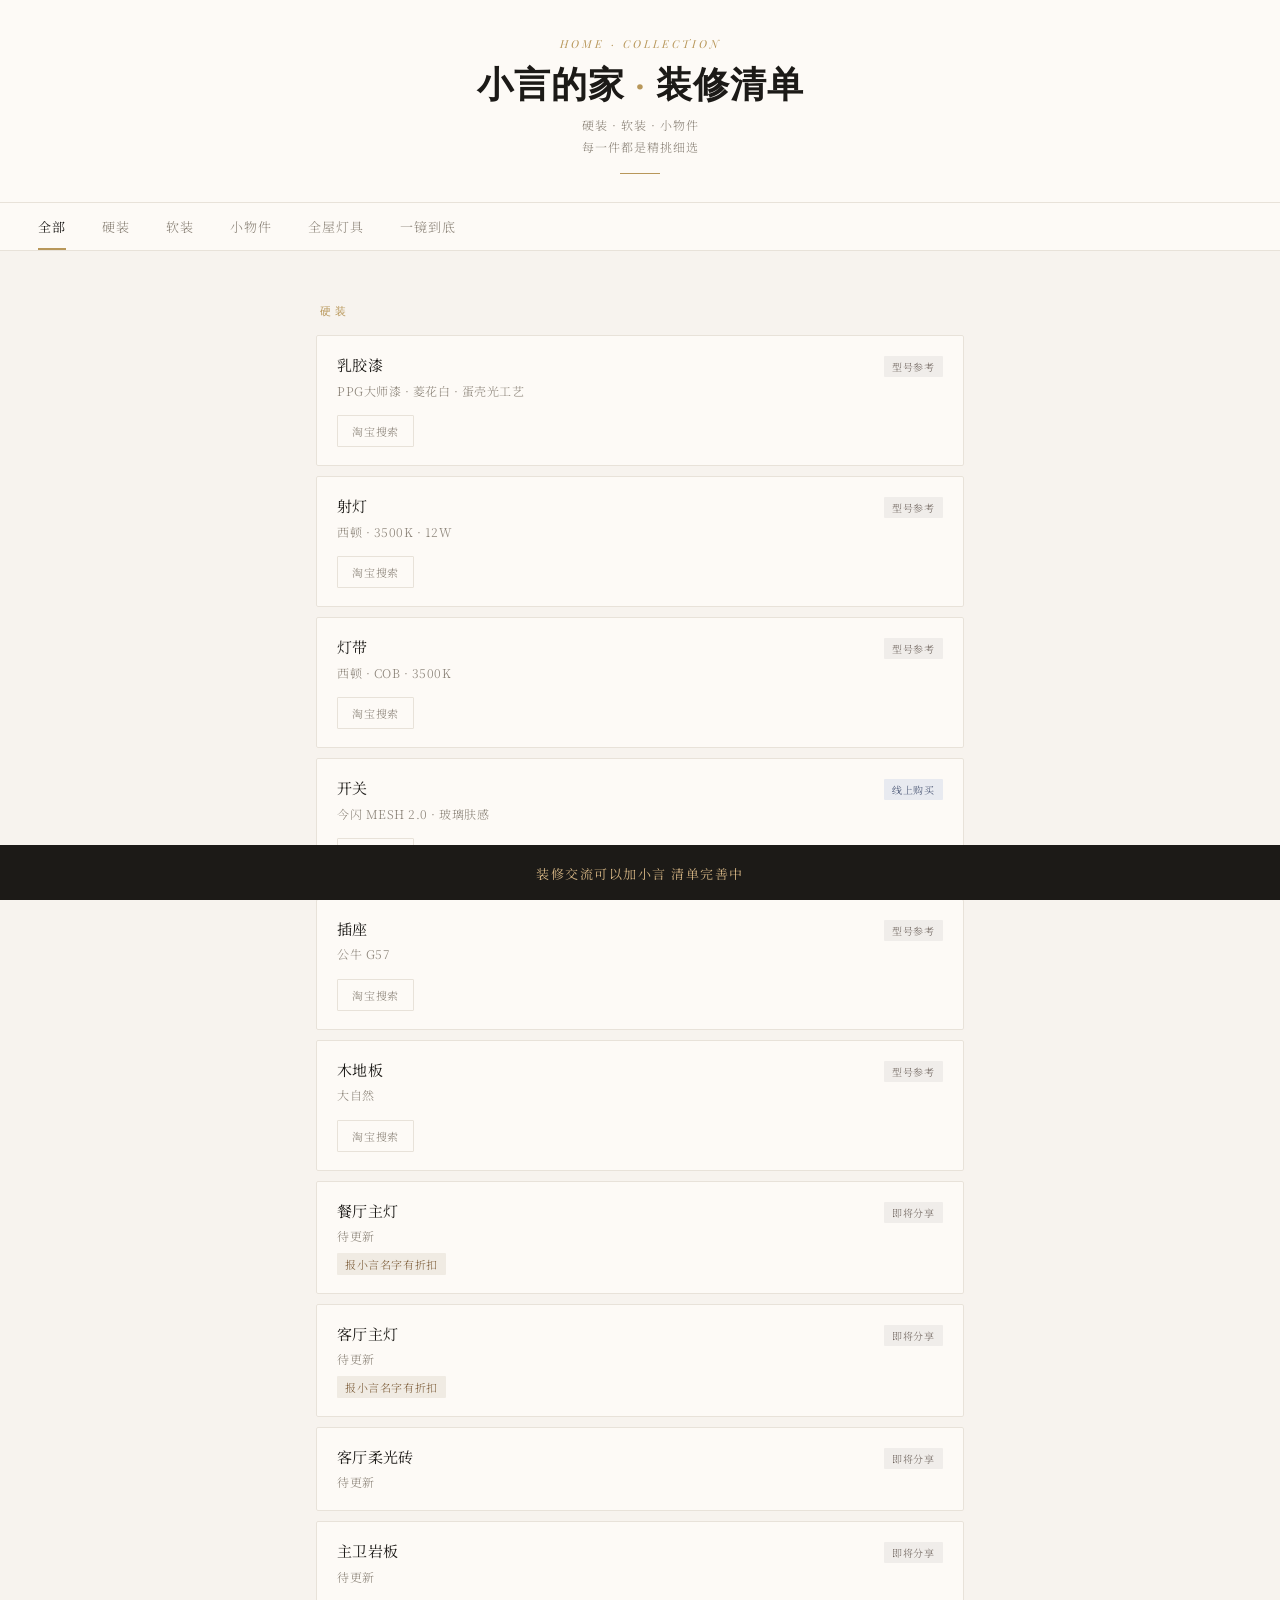
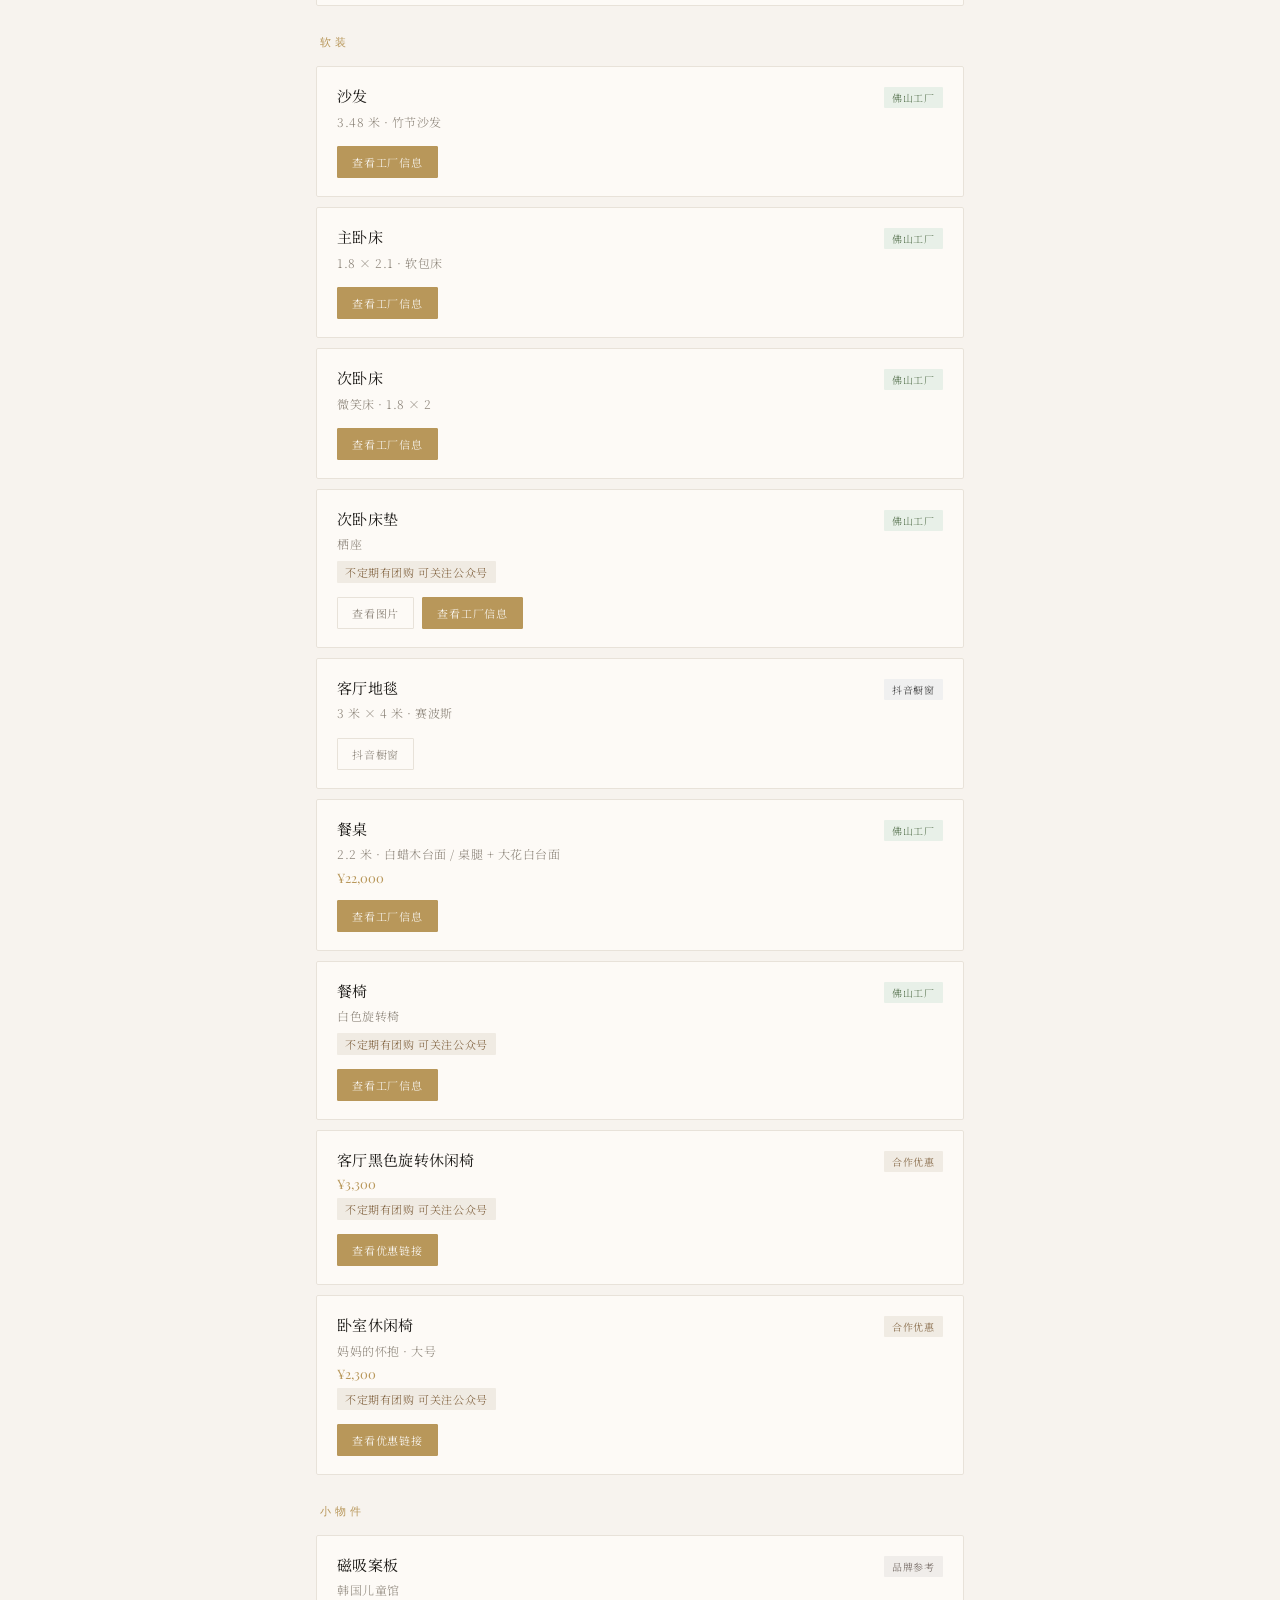
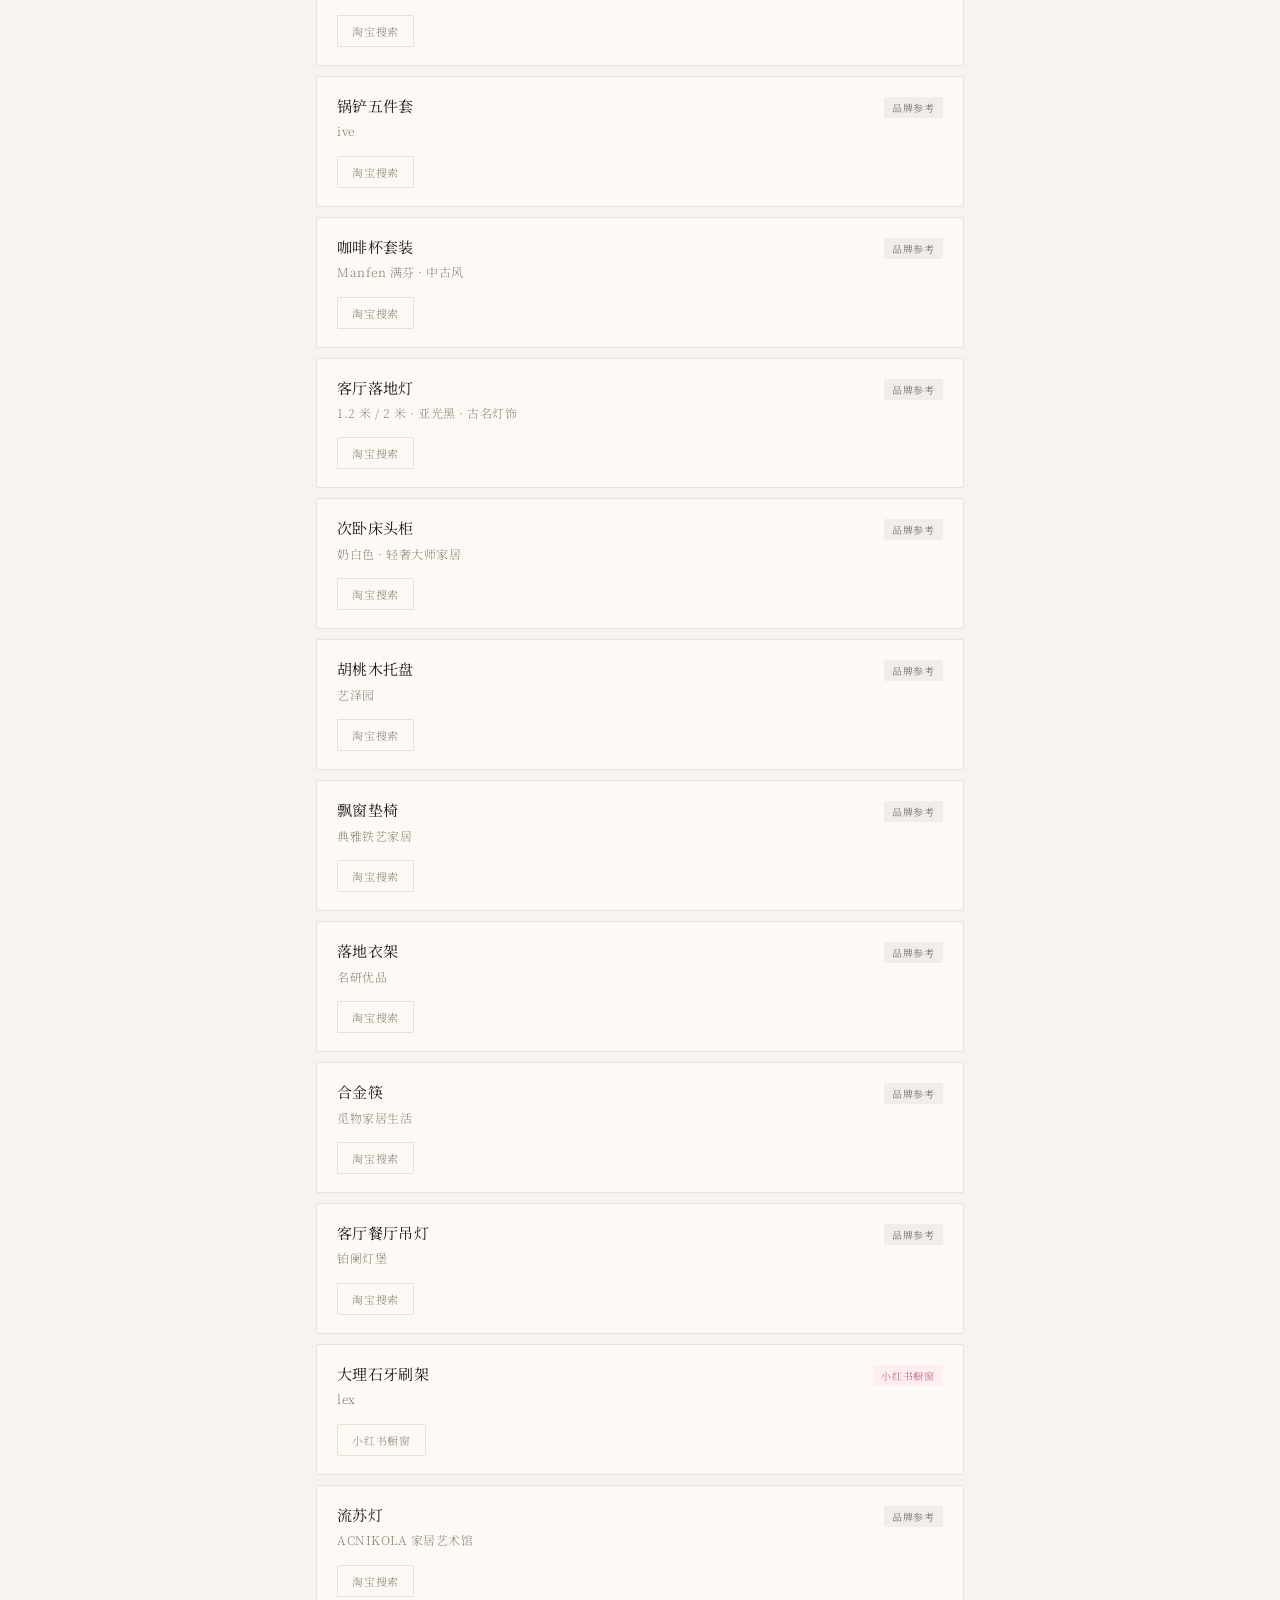
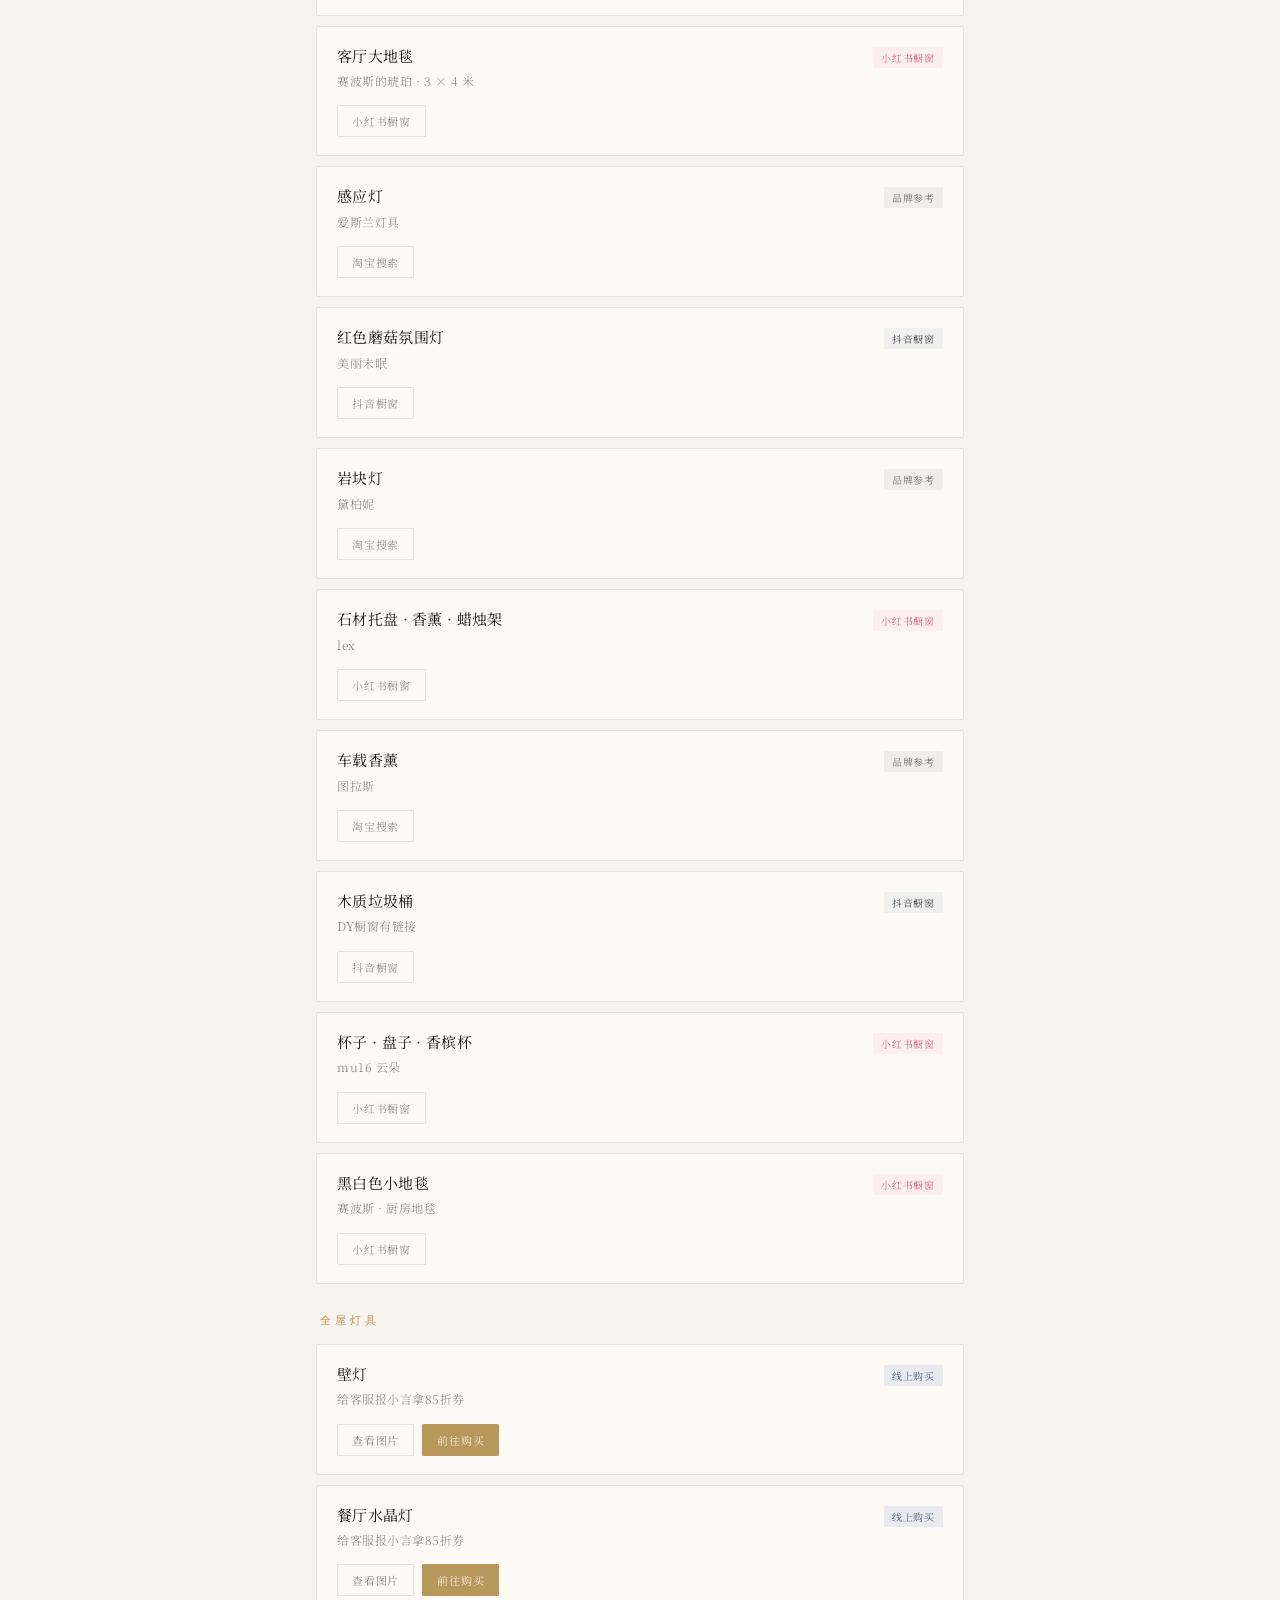
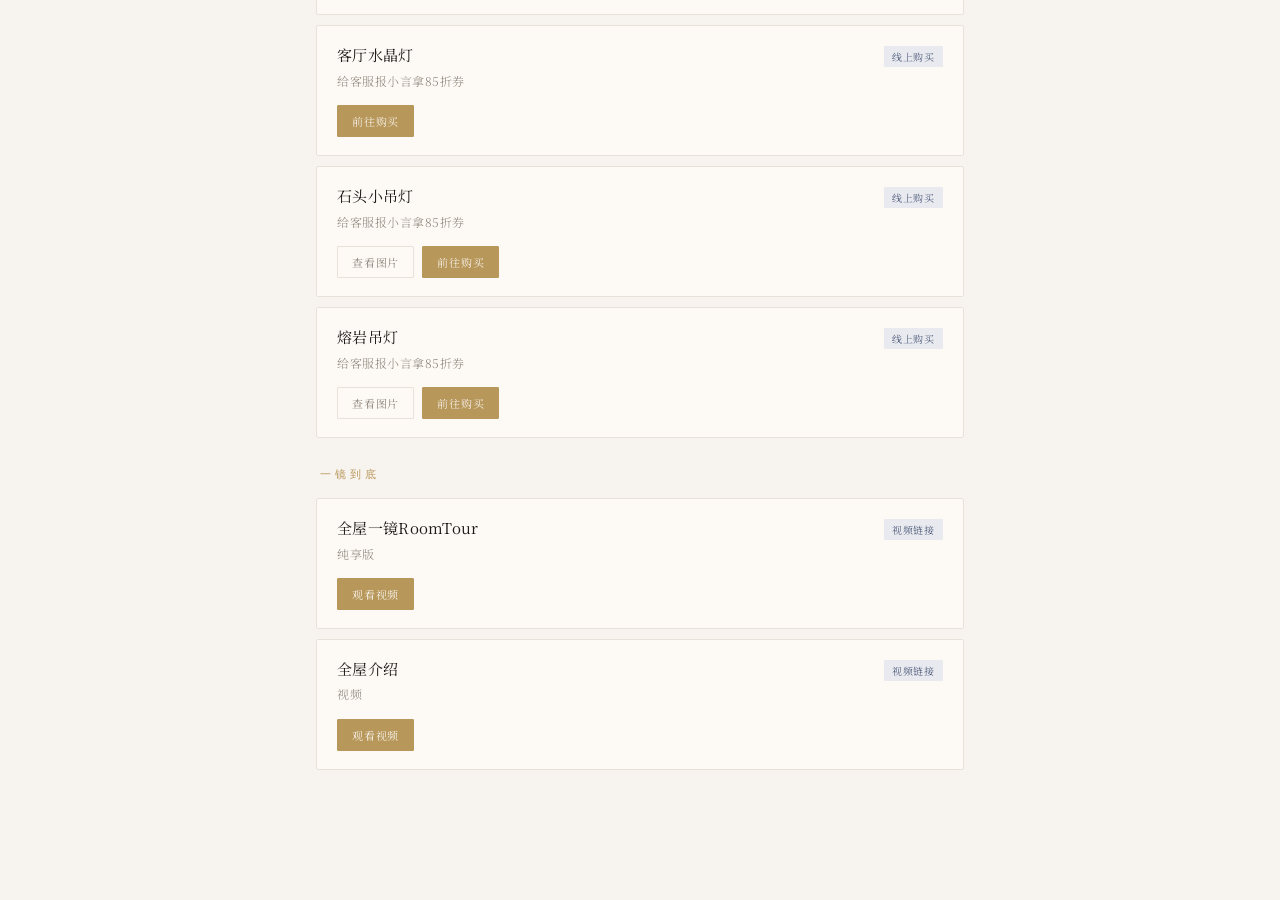
==== commit db6d5c6c: "Add files via upload" ====
--- a/index.html
+++ b/index.html
@@ -25,6 +25,7 @@
     <button class="tab-btn" onclick="switchTab('hard', this)">硬装</button>
     <button class="tab-btn" onclick="switchTab('soft', this)">软装</button>
     <button class="tab-btn" onclick="switchTab('small', this)">小物件</button>
+    <button class="tab-btn" onclick="switchTab('lights', this)">全屋灯具</button>
     <button class="tab-btn" onclick="switchTab('aroll', this)">一镜到底</button>
 
   </nav>
@@ -34,6 +35,7 @@
     <div id="hard" class="section"></div>
     <div id="soft" class="section"></div>
     <div id="small" class="section"></div>
+    <div id="lights" class="section"></div>
     <div id="aroll" class="section"></div>
   </main>
 
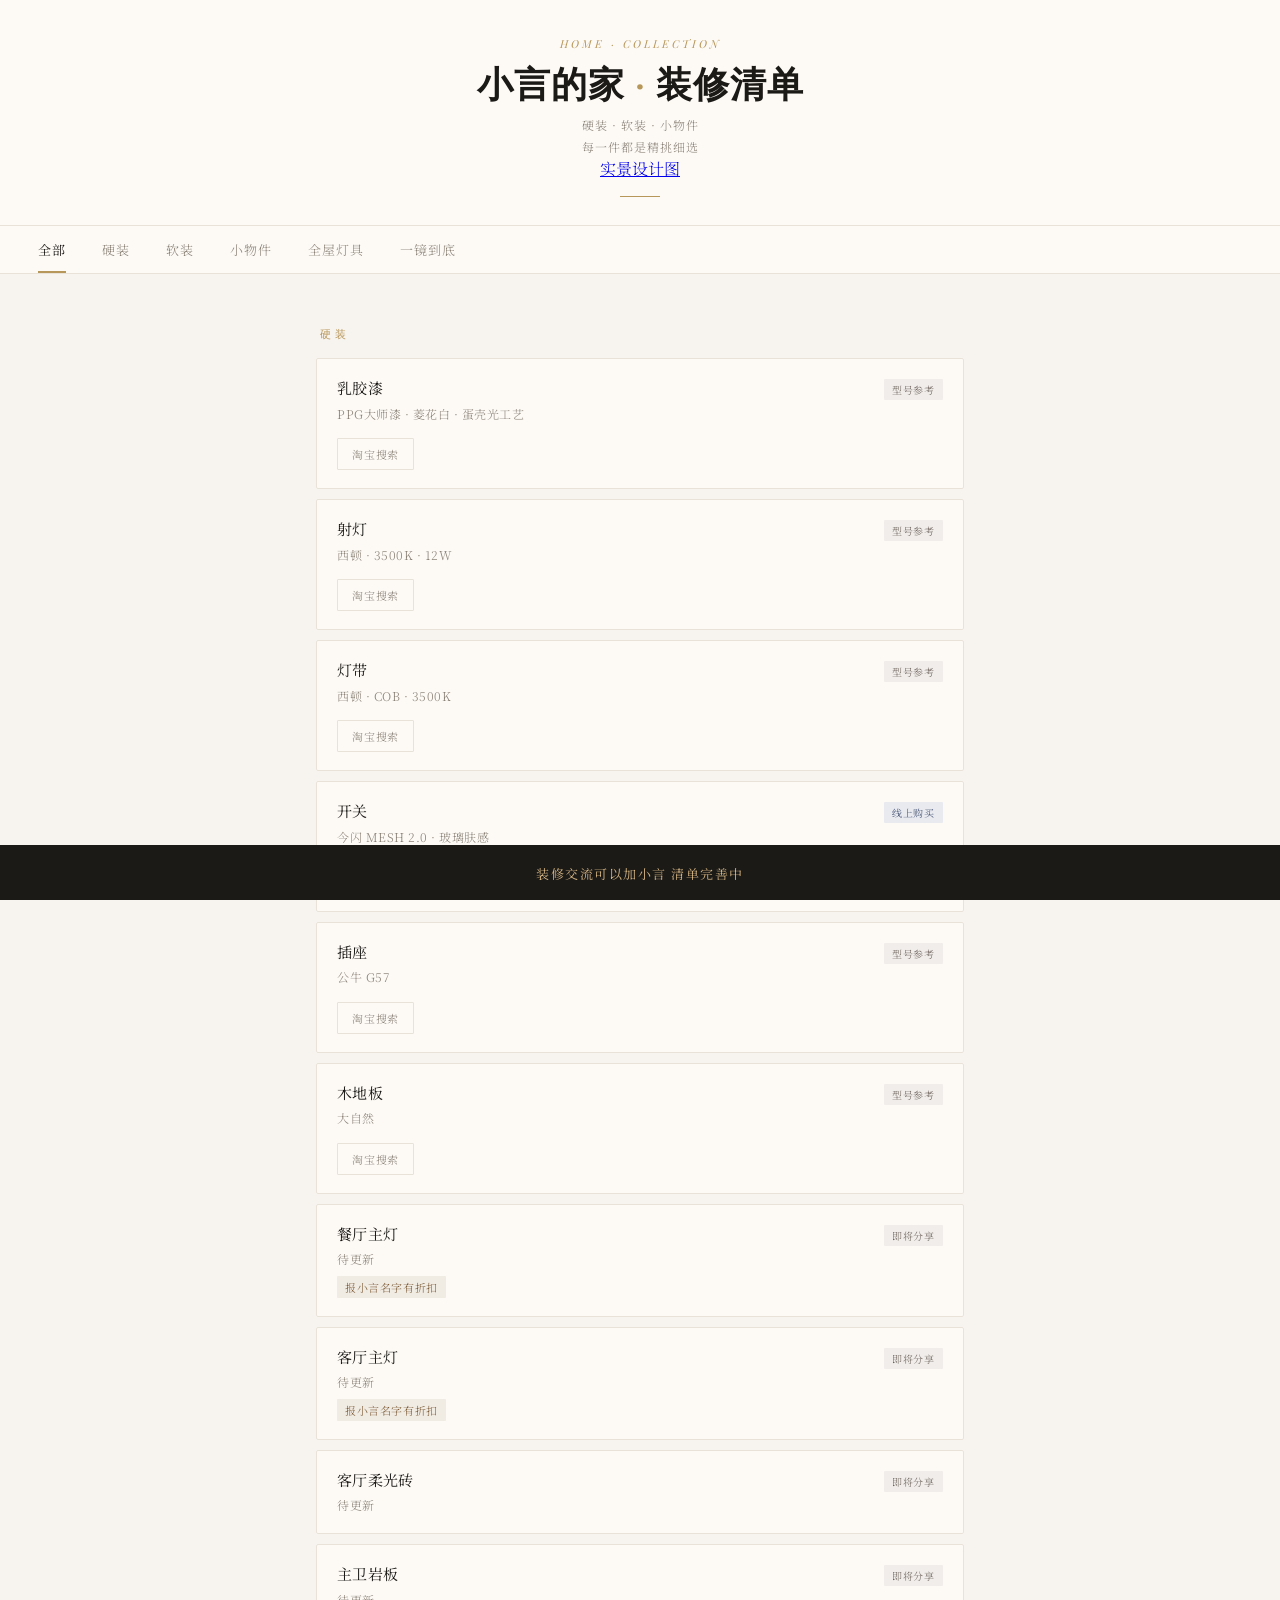
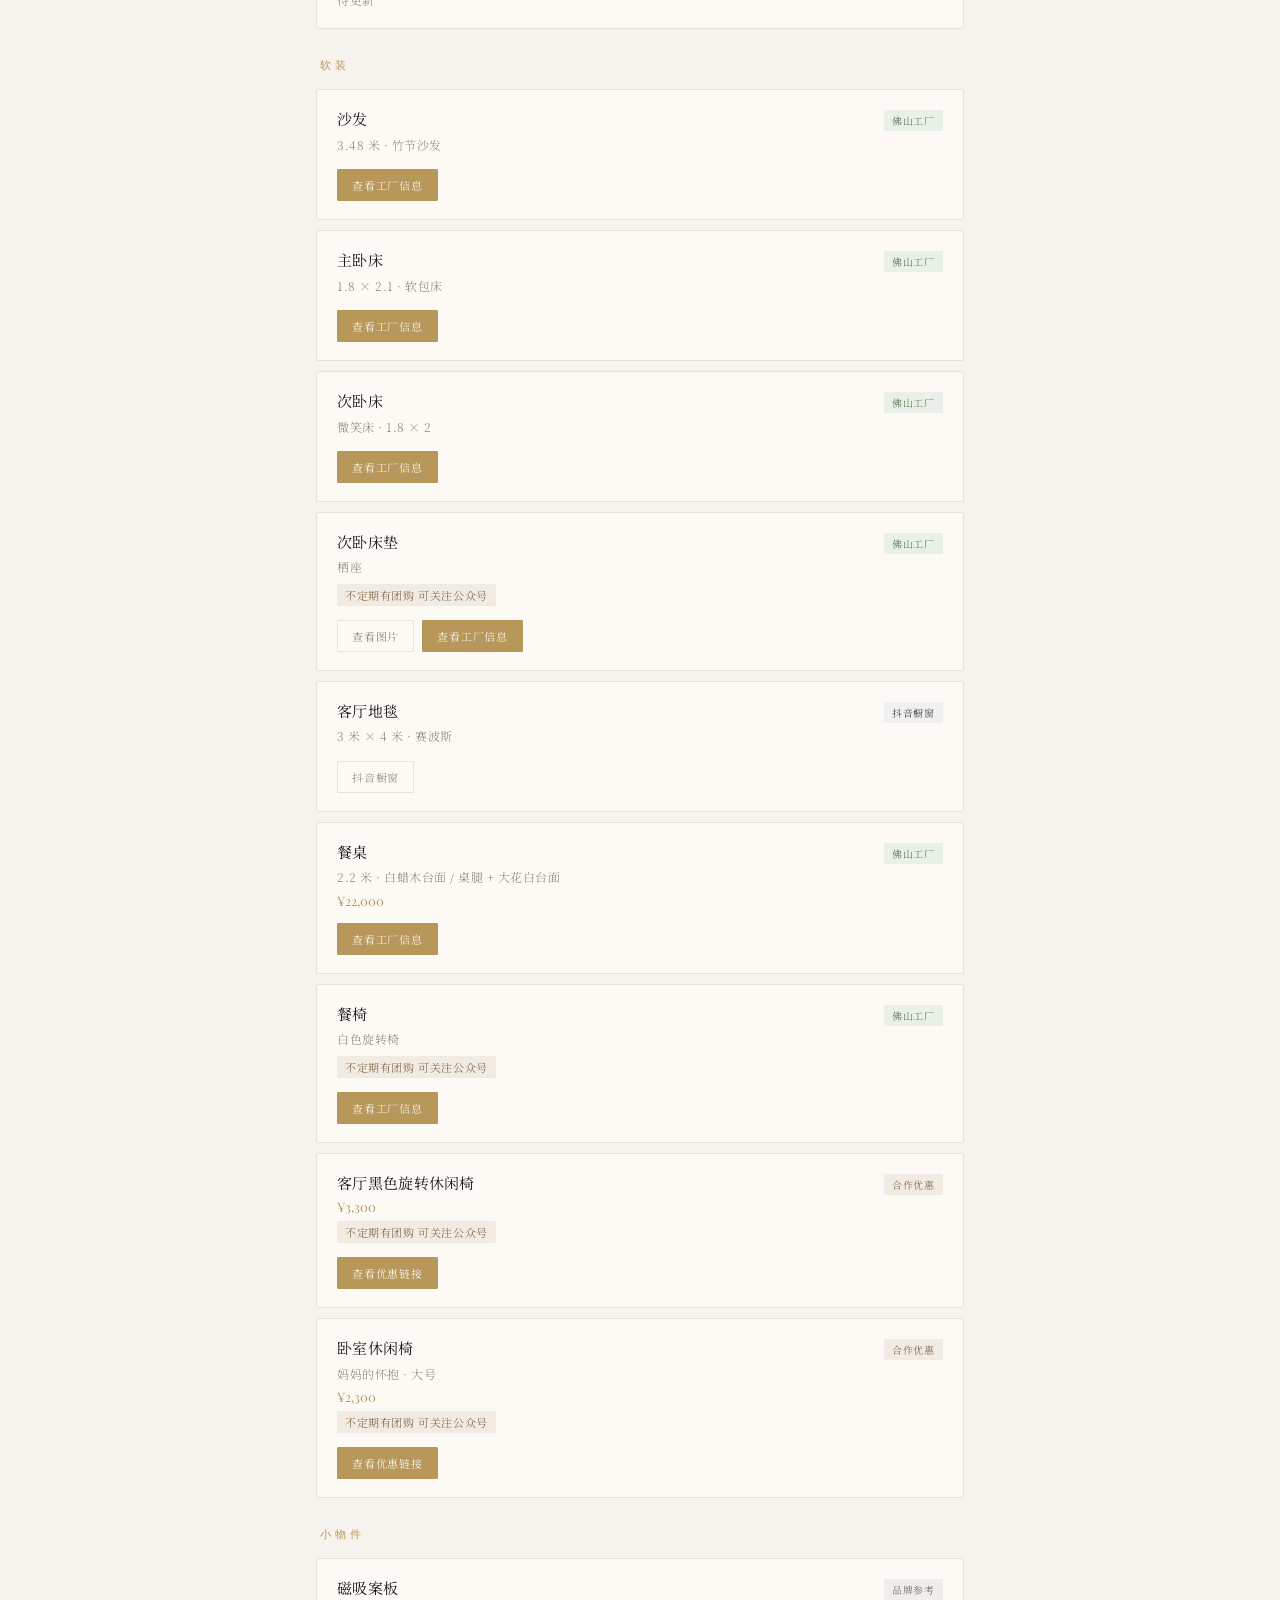
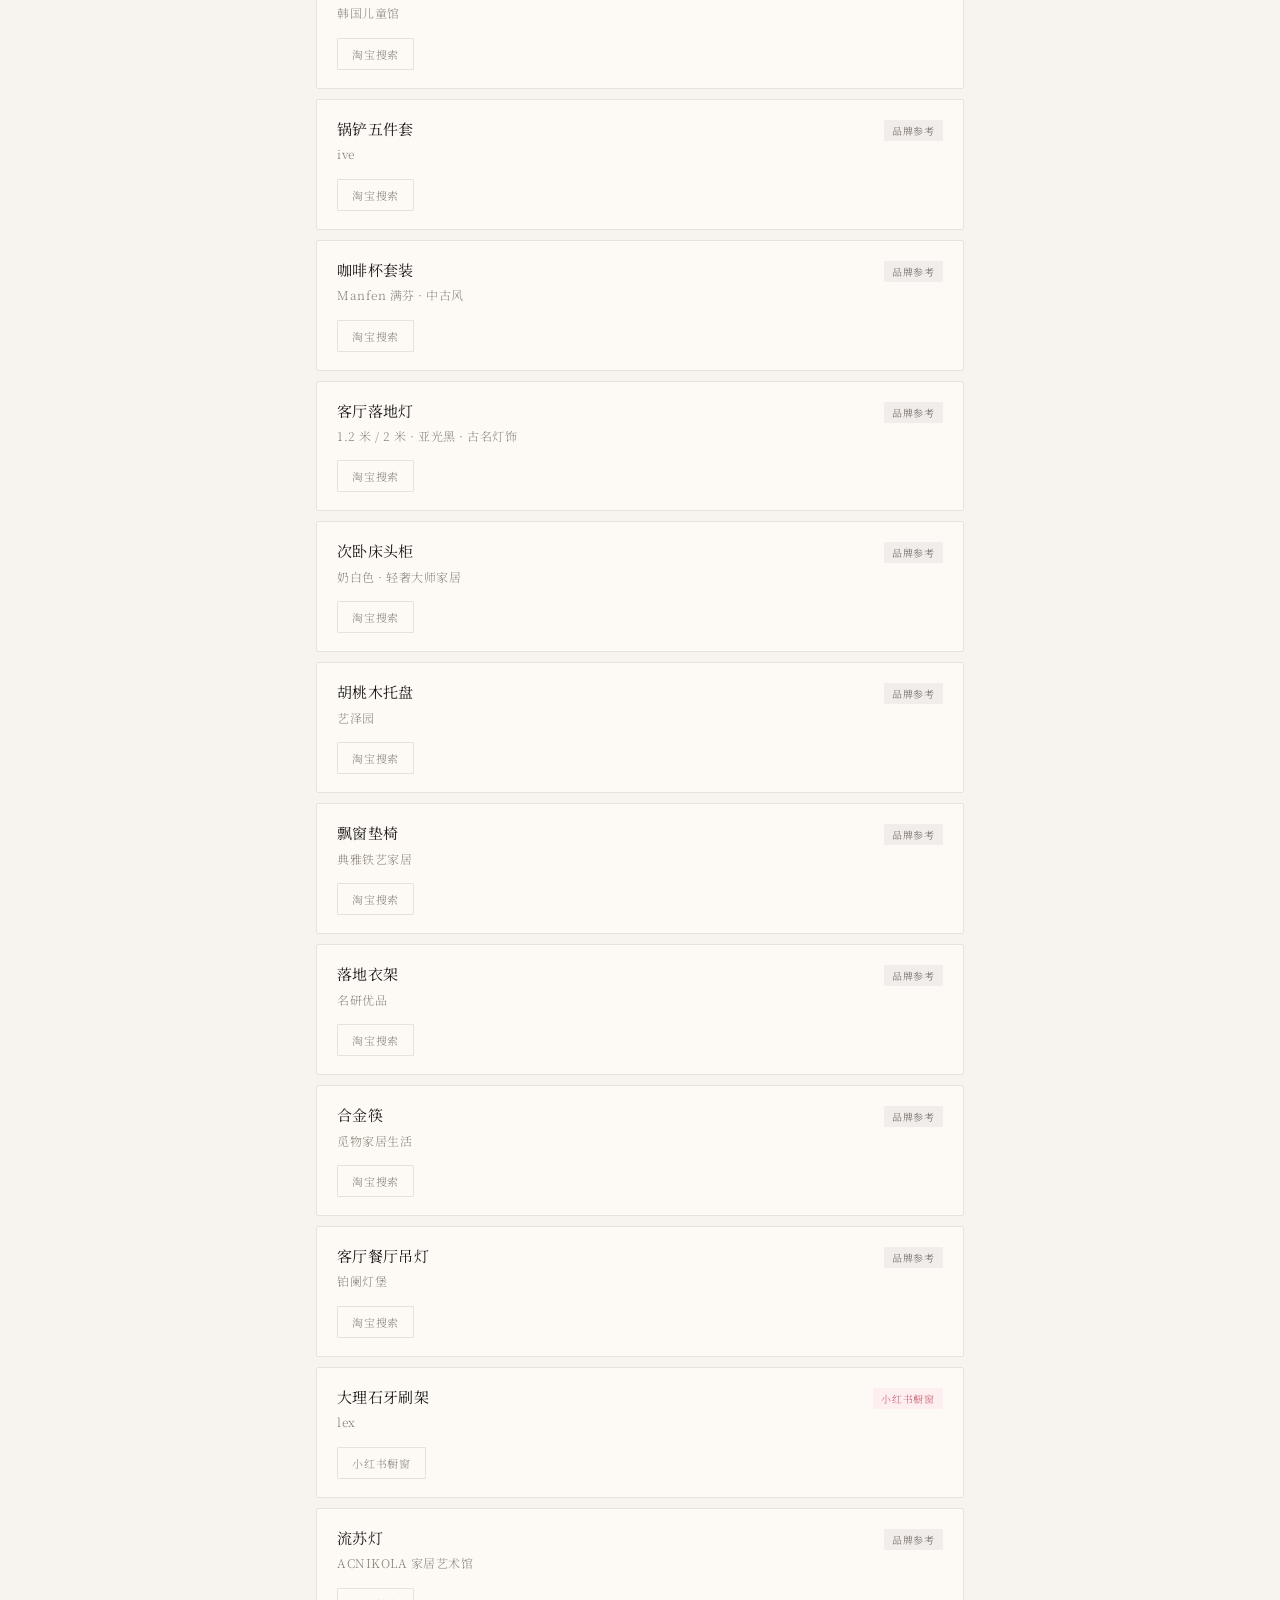
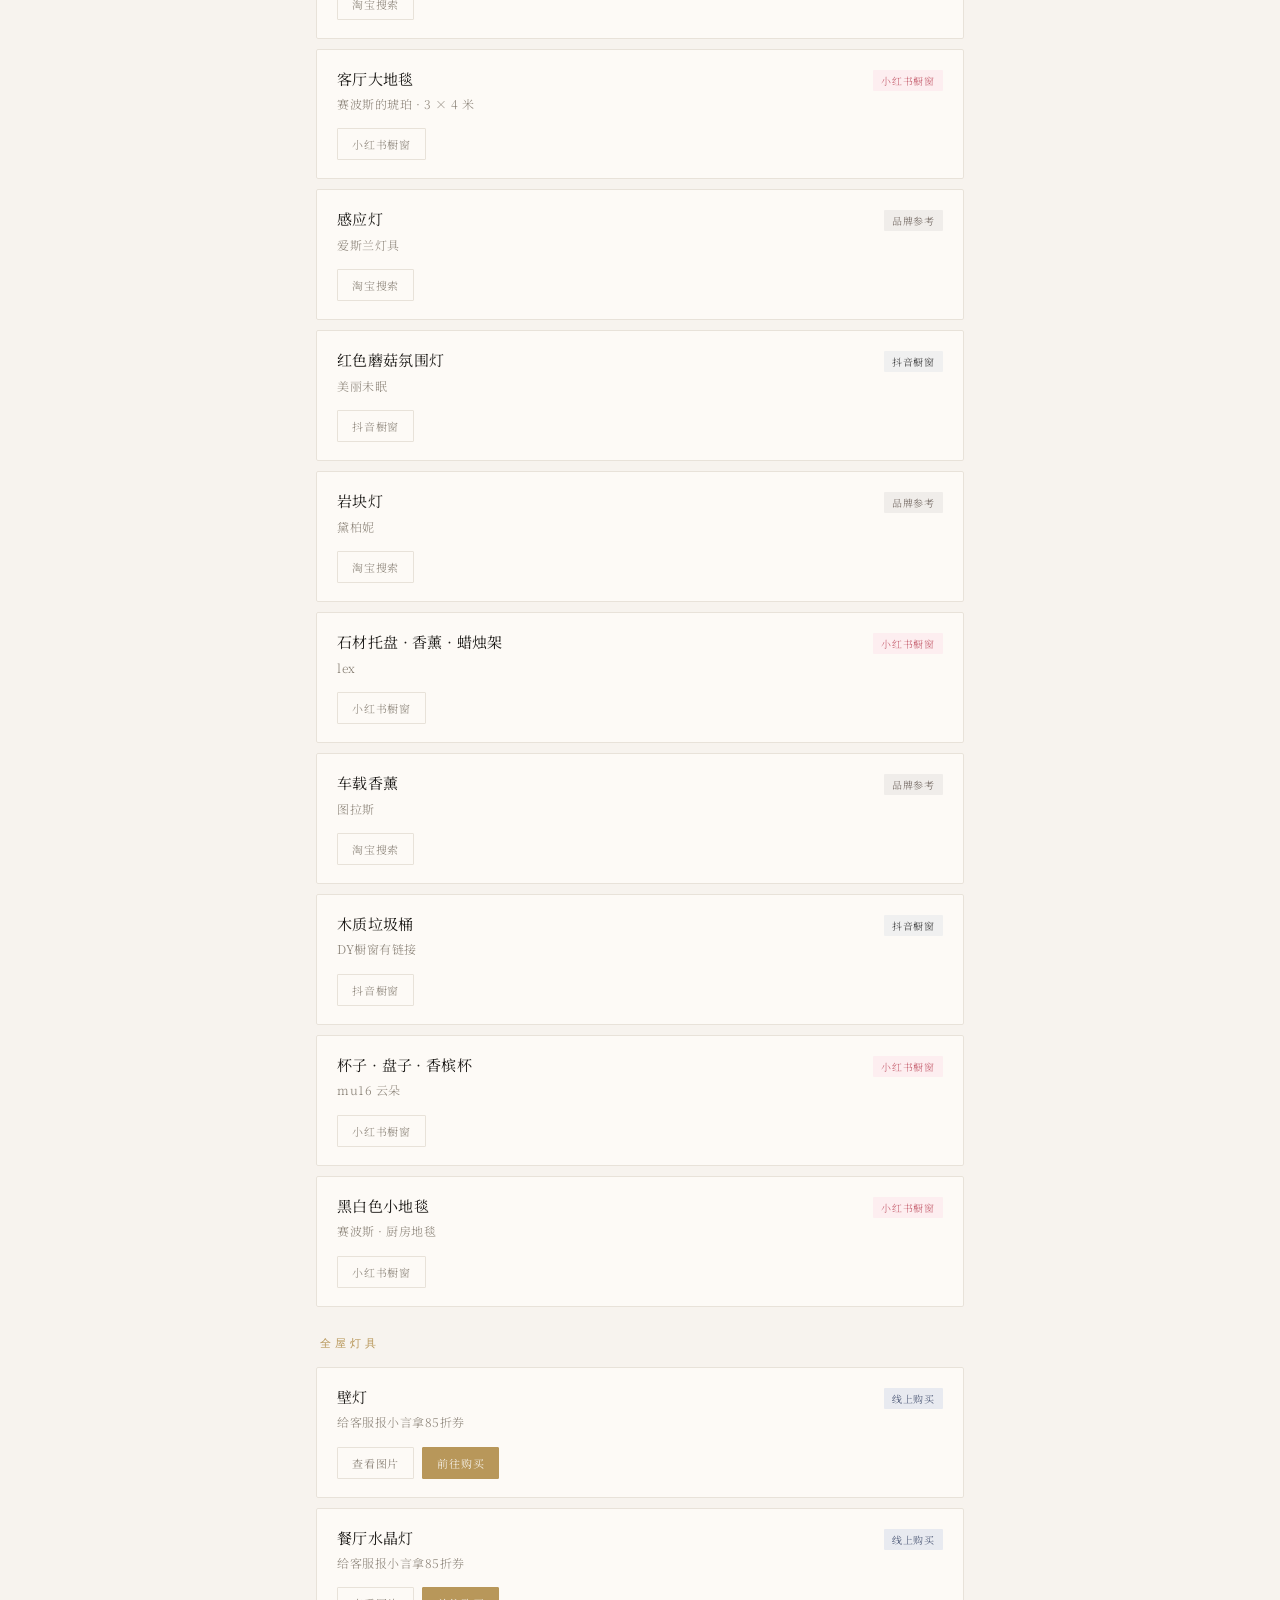
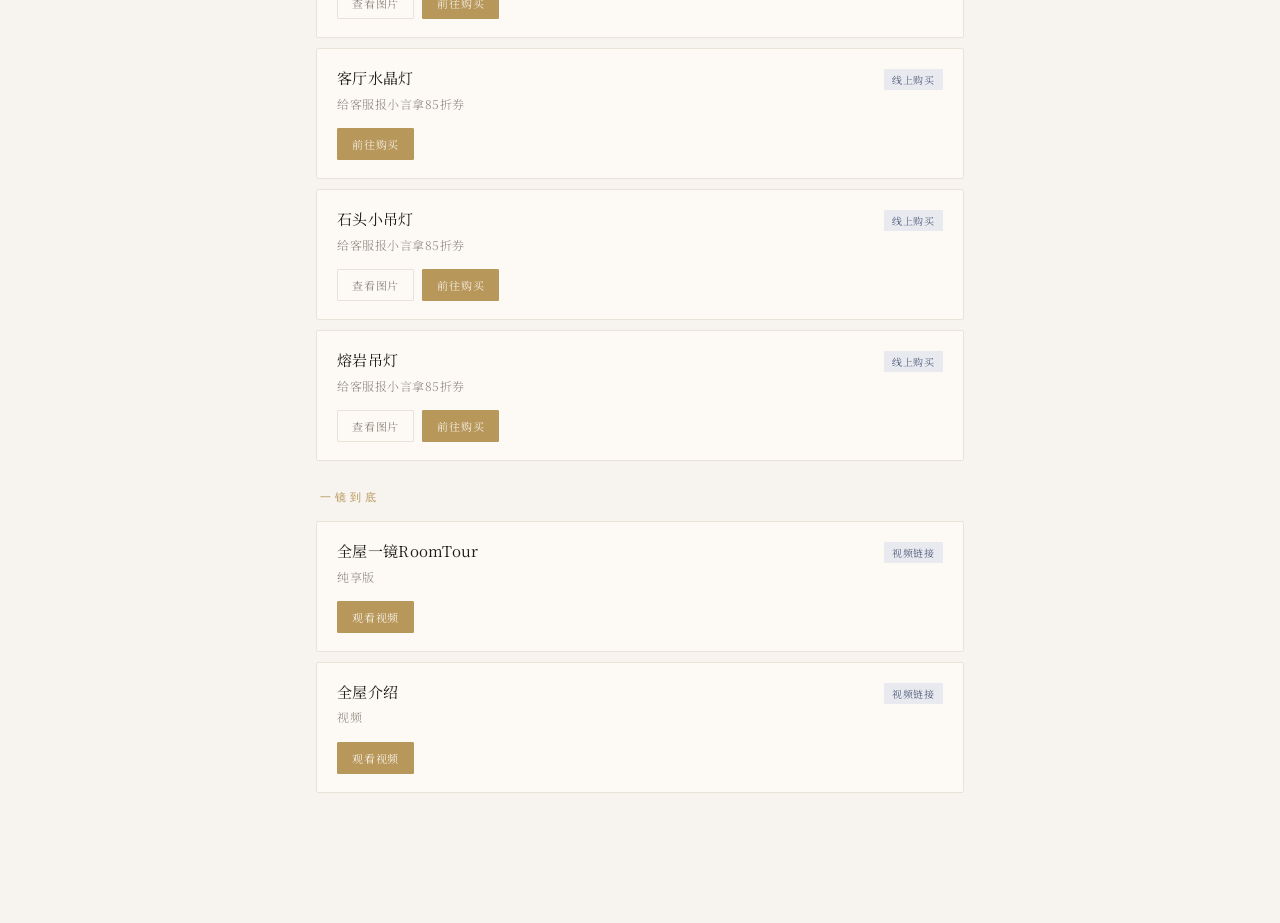
==== commit 5123192a: "设计图按钮" ====
--- a/index.html
+++ b/index.html
@@ -17,6 +17,7 @@
     <div class="header-eyebrow">Home · Collection</div>
     <h1>小言的家 <span>·</span> 装修清单</h1>
     <p class="header-sub">硬装 · 软装 · 小物件<br>每一件都是精挑细选</p>
+    <a class="vr-btn" href="https://vr.justeasy.cn/view/178c02yzv5z35527-1781087031.html" target="_blank">实景设计图</a>
     <div class="header-divider"></div>
   </header>
 
@@ -55,4 +56,4 @@
   <script src="app.js"></script>
 </body>
 
-</html>+</html>
